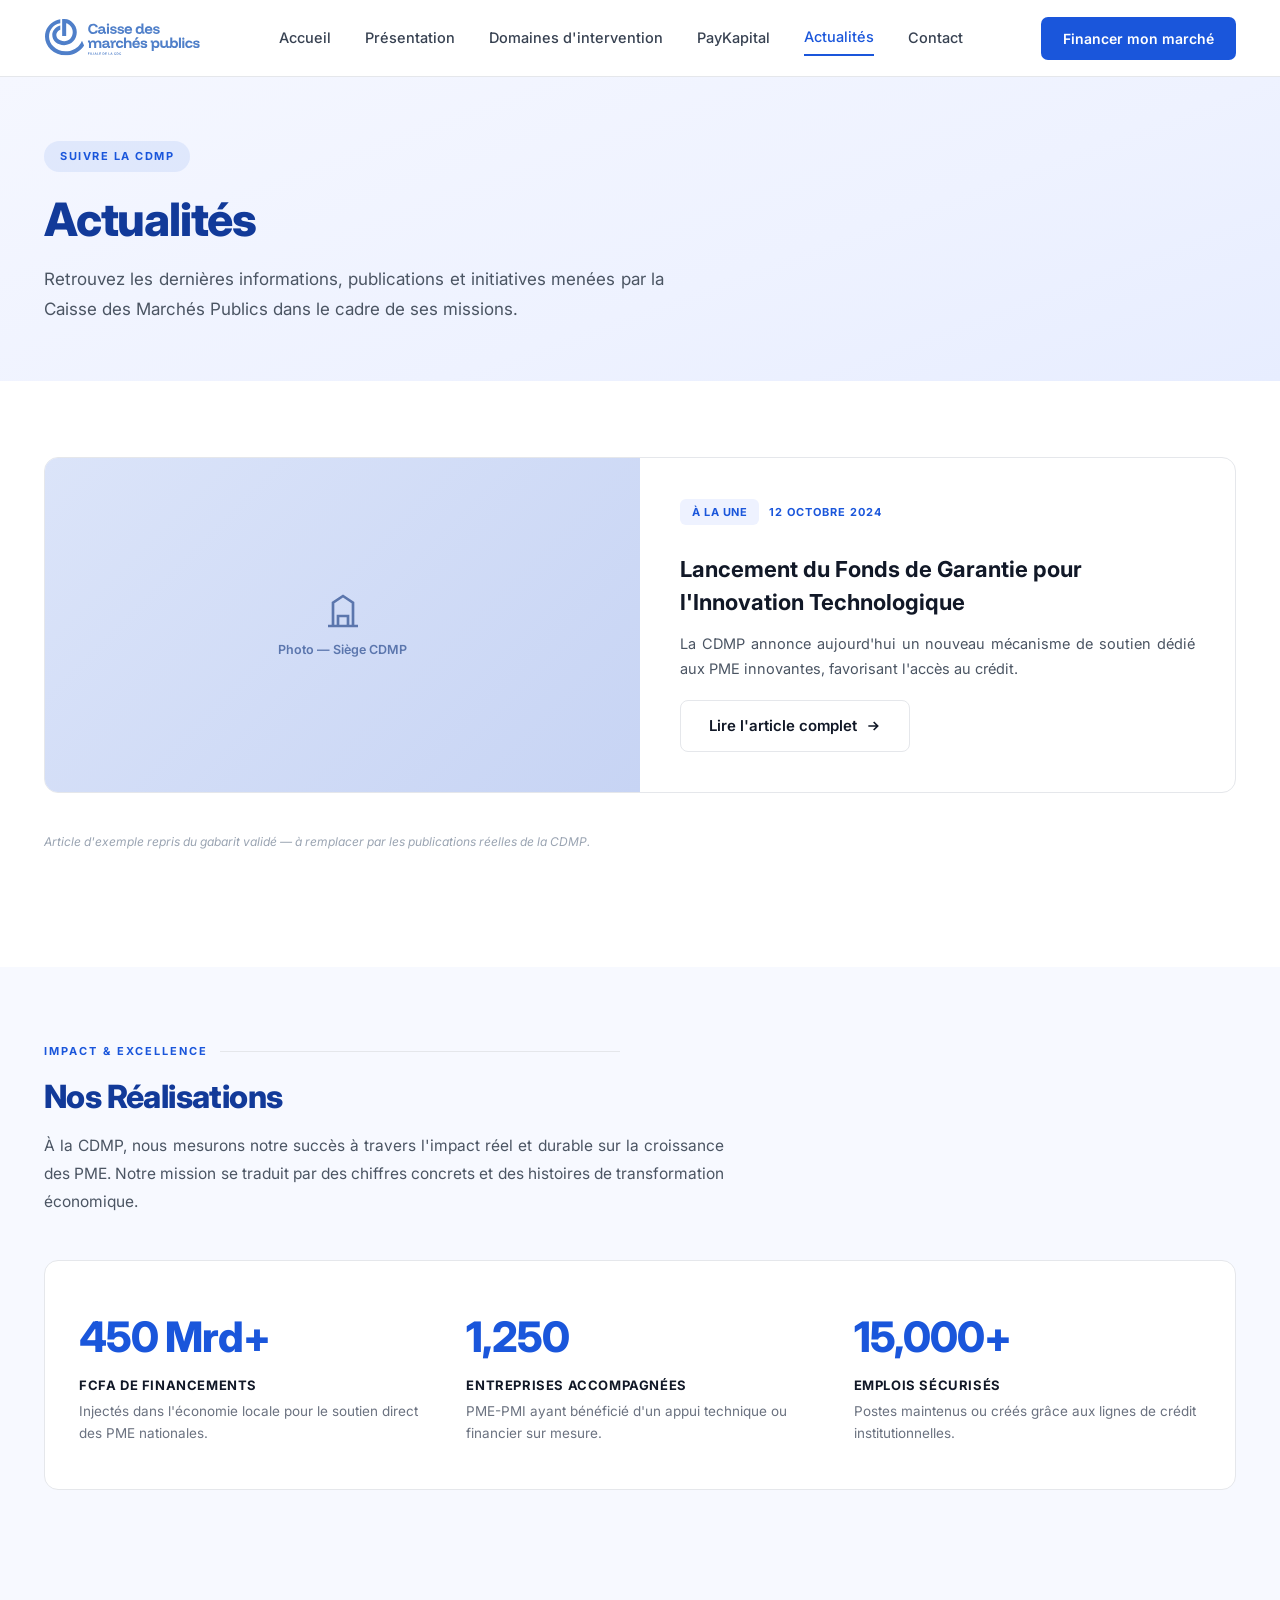
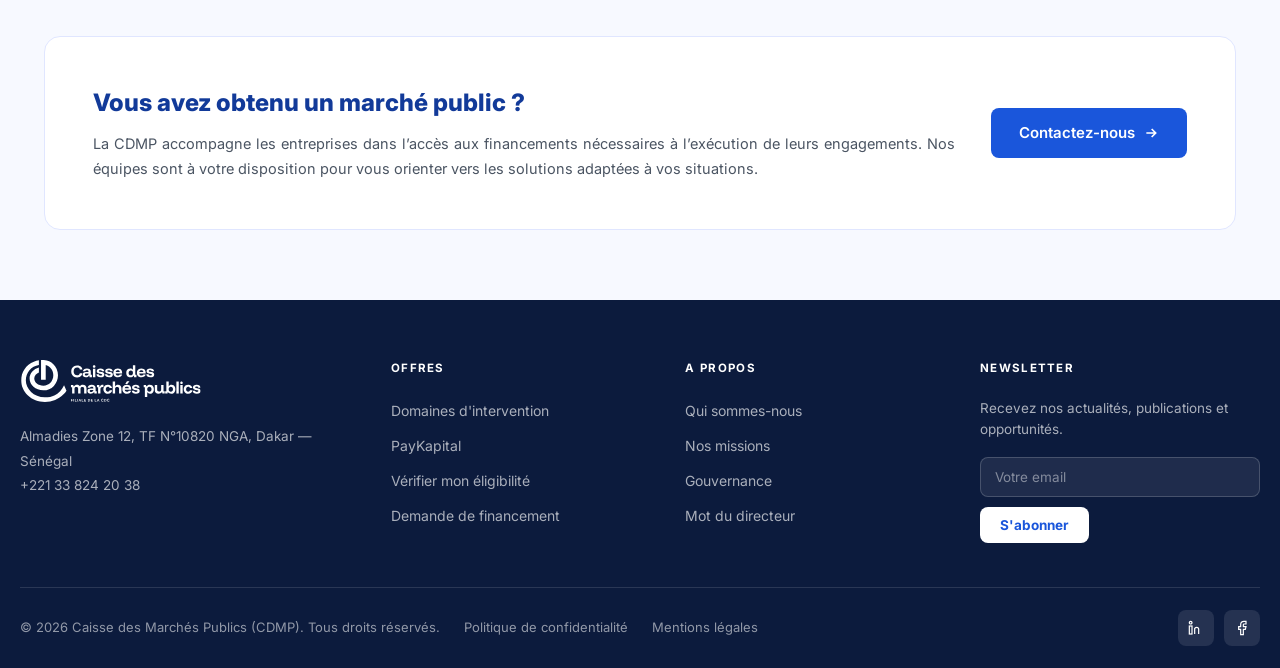
==== actualites.html @ f190c3ff "Import du site CDMP tel que livré (version en ligne sur cdmp.synapsys.sn) Inclut les documents de ré" ====
<!DOCTYPE html>
<html lang="fr">
<head>
<meta charset="UTF-8"/>
<meta name="viewport" content="width=device-width, initial-scale=1.0"/>
<title>Actualités — CDMP</title>
<link rel="stylesheet" href="css/style.css"/>
</head>
<body>
<header class="site-header">
<div class="nav-inner">
<a href="index.html" class="logo"><img src="img/cdmp-logo.svg" alt="CDMP - Caisse des Marchés Publics" class="logo-img"/></a>
<input type="checkbox" id="nav-toggle" class="nav-toggle-checkbox"/>
<nav class="nav-links">
<div class="nav-item"><a class="" href="index.html">Accueil</a></div>
<div class="nav-item"><a class="" href="presentation.html">Présentation</a>
<div class="mega">
<div class="mega-col"><h5>Institution</h5>
<a href="presentation.html#a-propos">A propos</a>
<a href="presentation.html#missions">Missions</a>
<a href="presentation.html#gouvernance">Gouvernance</a>
<a href="presentation.html#mot-du-directeur">Mot du directeur</a>
</div>
</div></div>
<div class="nav-item"><a class="" href="domaines-intervention.html">Domaines d'intervention</a>
<div class="mega">
<div class="mega-col"><h5>Nos solutions</h5>
<a href="domaines-intervention.html#offres">Offres</a>
<a href="domaines-intervention.html#solutions">Services</a>
<a href="eligibilite.html">Vérifier mon éligibilité</a>
</div>
</div></div>
<div class="nav-item"><a class="" href="paykapital.html">PayKapital</a></div>
<div class="nav-item"><a class="active" href="actualites.html">Actualités</a>
<div class="mega">
<div class="mega-col"><h5>Suivre la CDMP</h5>
<a href="actualites.html#publications">Publications</a>
<a href="actualites.html#realisations">Réalisations</a>
</div>
</div></div>
<div class="nav-item"><a class="" href="contact.html">Contact</a></div>
<a href="demande-financement.html" class="btn-nav btn-nav-mobile">Financer mon marché</a>
</nav>
<a href="demande-financement.html" class="btn-nav btn-nav-desktop">Financer mon marché</a>
<label for="nav-toggle" class="burger" aria-label="Ouvrir le menu"><span></span><span></span><span></span></label>
</div>
</header>

<section class="page-hero">
<div class="wrap">
<span class="eyebrow">SUIVRE LA CDMP</span>
<h1>Actualités</h1>
<p class="lead">Retrouvez les dernières informations, publications et initiatives menées par la Caisse des Marchés Publics dans le cadre de ses missions.</p>
</div>
</section>

<section id="publications">
<div class="wrap">
<div class="actu-feature">
<div class="media-ph"><svg viewBox="0 0 24 24" fill="none" stroke="currentColor" stroke-width="1.6"><path d="M3 21h18M6 21V7l6-4 6 4v14M9 21v-6h6v6"/></svg><span>Photo — Siège CDMP</span></div>
<div class="body">
<div><span class="badge-tag">À la une</span><span class="actu-date">12 octobre 2024</span></div>
<h3 style="font-size:22px;margin:14px 0 12px;">Lancement du Fonds de Garantie pour l'Innovation Technologique</h3>
<p style="font-size:14.5px;color:var(--gray);line-height:1.75;margin-bottom:18px;">La CDMP annonce aujourd'hui un nouveau mécanisme de soutien dédié aux PME innovantes, favorisant l'accès au crédit.</p>
<a href="#" class="btn-outline" style="width:max-content;">Lire l'article complet <svg width="16" height="16" viewBox="0 0 24 24" fill="none" stroke="currentColor" stroke-width="2.5"><path d="M5 12h14M13 6l6 6-6 6"/></svg></a>
</div>
</div>
<p style="font-size:12px;color:#9aa4b2;font-style:italic;margin-bottom:40px;">Article d'exemple repris du gabarit validé — à remplacer par les publications réelles de la CDMP.</p>
</div>
</section>

<section id="realisations" class="section-alt">
<div class="wrap">
<div class="eyebrow-line">IMPACT &amp; EXCELLENCE</div>
<h2 class="section-title">Nos Réalisations</h2>
<p class="section-sub">À la CDMP, nous mesurons notre succès à travers l'impact réel et durable sur la croissance des PME. Notre mission se traduit par des chiffres concrets et des histoires de transformation économique.</p>
<div class="stats-bar" style="border-radius:14px;background:#fff;border:1px solid var(--border);padding:44px 34px;">
<div><div class="stat-num">450 Mrd+</div><div class="stat-label">FCFA de financements</div><div class="stat-desc">Injectés dans l'économie locale pour le soutien direct des PME nationales.</div></div>
<div><div class="stat-num">1,250</div><div class="stat-label">Entreprises accompagnées</div><div class="stat-desc">PME-PMI ayant bénéficié d'un appui technique ou financier sur mesure.</div></div>
<div><div class="stat-num">15,000+</div><div class="stat-label">Emplois sécurisés</div><div class="stat-desc">Postes maintenus ou créés grâce aux lignes de crédit institutionnelles.</div></div>
</div>
</div>
</section>

<section id="appels-offres" class="cta-box-section">
<div class="wrap">
<div class="cta-box">
<div>
<h2>Vous avez obtenu un marché public ?</h2>
<p>La CDMP accompagne les entreprises dans l’accès aux financements nécessaires à l’exécution de leurs engagements. Nos équipes sont à votre disposition pour vous orienter vers les solutions adaptées à vos situations.</p>
</div>
<a href="contact.html" class="btn-primary">Contactez-nous <svg width="16" height="16" viewBox="0 0 24 24" fill="none" stroke="currentColor" stroke-width="2.5"><path d="M5 12h14M13 6l6 6-6 6"/></svg></a>
</div>
</div>
</section>

<footer class="site-footer">
<div class="wrap footer-top">
<div class="footer-brand">
<a href="index.html" class="logo"><img src="img/cdmp-logo.svg" alt="CDMP - Caisse des Marchés Publics" class="logo-img logo-img-white"/></a>
<p class="footer-contact-line">Almadies Zone 12, TF N°10820 NGA, Dakar — Sénégal<br/>+221 33 824 20 38</p>
</div>
<div class="footer-col"><h4>Offres</h4><ul>
<li><a href="domaines-intervention.html">Domaines d'intervention</a></li>
<li><a href="paykapital.html">PayKapital</a></li>
<li><a href="eligibilite.html">Vérifier mon éligibilité</a></li>
<li><a href="demande-financement.html">Demande de financement</a></li>
</ul></div>
<div class="footer-col"><h4>A propos</h4><ul>
<li><a href="presentation.html#a-propos">Qui sommes-nous</a></li>
<li><a href="presentation.html#missions">Nos missions</a></li>
<li><a href="presentation.html#gouvernance">Gouvernance</a></li>
<li><a href="presentation.html#mot-du-directeur">Mot du directeur</a></li>
</ul></div>
<div class="footer-col"><h4>Newsletter</h4>
<p class="footer-newsletter-text">Recevez nos actualités, publications et opportunités.</p>
<form class="footer-newsletter-form">
<input type="email" placeholder="Votre email" aria-label="Adresse email"/>
<button type="submit" class="btn-white">S'abonner</button>
</form>
</div>
</div>
<div class="wrap footer-bottom">
<div class="footer-bottom-left">
<span>© 2026 Caisse des Marchés Publics (CDMP). Tous droits réservés.</span>
<div class="links"><a href="#">Politique de confidentialité</a><a href="#">Mentions légales</a></div>
</div>
<div class="social-row social-row-footer">
<a href="https://www.linkedin.com/company/cdmp/" target="_blank" rel="noopener" aria-label="LinkedIn CDMP"><svg viewBox="0 0 24 24" fill="none" stroke="currentColor" stroke-width="1.8"><rect x="2" y="9" width="4" height="12"/><circle cx="4" cy="4" r="2"/><path d="M10 21v-7a3 3 0 0 1 6 0v7M10 12v9"/></svg></a>
<a href="https://www.facebook.com/CDMPSA" target="_blank" rel="noopener" aria-label="Facebook CDMP"><svg viewBox="0 0 24 24" fill="none" stroke="currentColor" stroke-width="1.8"><path d="M18 2h-3a5 5 0 0 0-5 5v3H7v4h3v8h4v-8h3l1-4h-4V7a1 1 0 0 1 1-1h3z"/></svg></a>
</div>
</div>
</footer>
</body>
</html>
---- css/style.css ----
@import url('https://fonts.googleapis.com/css2?family=Inter:wght@400;500;600;700;800;900&display=swap');

:root{
  --blue:#1a56db;
  --blue-dark:#123a99;
  --blue-light:#eef2ff;
  --ink:#111827;
  --gray:#4b5563;
  --gray-light:#6b7280;
  --bg-alt:#f7f9ff;
  --bg-alt2:#eef1f7;
  --border:#e5e7eb;
  --white:#ffffff;
}

*,*::before,*::after{box-sizing:border-box;margin:0;padding:0;}
html{scroll-behavior:smooth;}
body{font-family:'Inter',-apple-system,BlinkMacSystemFont,'Segoe UI',Arial,sans-serif;color:var(--ink);background:#fff;font-size:16px;line-height:1.5;}
a{text-decoration:none;color:inherit;}
img{max-width:100%;display:block;}
ul{list-style:none;}
button{font-family:inherit;cursor:pointer;}

.wrap{max-width:1240px;margin:0 auto;padding:0 24px;}

/* ---------- Header / Nav ---------- */
header.site-header{position:sticky;top:0;z-index:200;background:#fff;border-bottom:1px solid var(--border);}
.nav-inner{max-width:1240px;margin:0 auto;display:flex;align-items:center;justify-content:space-between;padding:0 24px;height:76px;position:relative;}
.logo{display:flex;align-items:center;gap:10px;font-weight:800;font-size:22px;color:var(--blue);letter-spacing:-0.5px;}
.logo svg{width:34px;height:34px;}
.nav-toggle-checkbox{display:none;}
.nav-links{display:flex;align-items:center;gap:34px;}
.nav-item{position:relative;height:76px;display:flex;align-items:center;}
.nav-item > a{font-size:14.5px;font-weight:500;color:#374151;padding:6px 0;}
.nav-item > a.active{color:var(--blue);border-bottom:2px solid var(--blue);}
.nav-item:hover > a{color:var(--blue);}
.mega{position:absolute;top:76px;left:50%;transform:translateX(-50%);background:#fff;border:1px solid var(--border);border-top:3px solid var(--blue);border-radius:0 0 12px 12px;box-shadow:0 18px 40px rgba(17,24,39,0.12);padding:26px 34px;display:none;gap:48px;white-space:nowrap;}
.nav-item:hover .mega{display:flex;}
.mega-col h5{font-size:11px;text-transform:uppercase;letter-spacing:1.2px;color:var(--gray-light);font-weight:700;margin-bottom:12px;}
.mega-col a{display:block;font-size:14.5px;color:#374151;font-weight:500;padding:6px 0;}
.mega-col a:hover{color:var(--blue);}
.btn-nav{background:var(--blue);color:#fff;font-size:14px;font-weight:600;padding:11px 22px;border-radius:7px;border:none;}
.btn-nav:hover{background:var(--blue-dark);}
.btn-nav-mobile{display:none;}
.burger{display:none;flex-direction:column;justify-content:center;gap:5px;width:26px;height:22px;background:none;border:none;padding:0;cursor:pointer;}
.burger span{display:block;height:2px;width:100%;background:var(--ink);border-radius:2px;transition:transform .2s ease,opacity .2s ease;}

@media (max-width:900px){
  .nav-inner{height:64px;padding:0 20px;}
  .logo-img{height:32px;}
  .btn-nav-desktop{display:none;}
  .burger{display:flex;}
  .nav-toggle-checkbox:checked ~ .burger span:nth-child(1){transform:translateY(7px) rotate(45deg);}
  .nav-toggle-checkbox:checked ~ .burger span:nth-child(2){opacity:0;}
  .nav-toggle-checkbox:checked ~ .burger span:nth-child(3){transform:translateY(-7px) rotate(-45deg);}
  .nav-links{display:none;position:absolute;top:64px;left:0;right:0;background:#fff;flex-direction:column;align-items:stretch;gap:0;padding:8px 20px 20px;border-bottom:1px solid var(--border);box-shadow:0 16px 28px rgba(17,24,39,0.1);max-height:calc(100vh - 64px);overflow-y:auto;}
  .nav-toggle-checkbox:checked ~ .nav-links{display:flex;}
  .nav-item{height:auto;flex-direction:column;align-items:stretch;border-bottom:1px solid var(--border);}
  .nav-item:last-of-type{border-bottom:none;}
  .nav-item > a{padding:15px 0;}
  .mega{position:static;transform:none;display:block !important;border:none;box-shadow:none;border-radius:0;padding:0 0 14px 10px;background:none;white-space:normal;}
  .mega-col a{padding:9px 0;}
  .btn-nav-mobile{display:block;margin-top:16px;text-align:center;}
}

/* ---------- Buttons ---------- */
.btn-primary{display:inline-flex;align-items:center;gap:8px;background:var(--blue);color:#fff;font-size:15px;font-weight:600;padding:14px 28px;border-radius:8px;border:none;}
.btn-primary:hover{background:var(--blue-dark);}
.btn-outline{display:inline-flex;align-items:center;gap:8px;background:#fff;color:var(--ink);font-size:15px;font-weight:600;padding:14px 28px;border-radius:8px;border:1px solid var(--border);}
.btn-outline:hover{border-color:var(--blue);color:var(--blue);}
.btn-white{display:inline-flex;align-items:center;gap:8px;background:#fff;color:var(--blue);font-size:15px;font-weight:700;padding:14px 28px;border-radius:8px;border:none;}

/* ---------- Page hero (section headers reused across pages) ---------- */
.page-hero{background:linear-gradient(160deg,#f5f7ff 0%,#eef2ff 60%,#e7edff 100%);padding:64px 0 56px;}
.eyebrow{display:inline-block;background:rgba(26,86,219,0.09);color:var(--blue);font-size:11px;font-weight:700;text-transform:uppercase;letter-spacing:1.5px;padding:7px 16px;border-radius:20px;margin-bottom:22px;}
.page-hero h1{font-size:46px;font-weight:800;line-height:1.12;color:var(--blue-dark);letter-spacing:-1.2px;max-width:760px;}
.page-hero h1 span{color:var(--blue);}
.page-hero p.lead{font-size:17px;color:var(--gray);line-height:1.75;max-width:620px;margin-top:20px;text-align:justify;}
.hero-split{display:grid;grid-template-columns:1.1fr 0.9fr;gap:56px;align-items:center;}
.hero-media{border-radius:14px;overflow:hidden;height:340px;}

/* ---------- Generic placeholder media block ---------- */
.media-ph{background:linear-gradient(135deg,#dbe4f9,#c7d4f4);border-radius:14px;display:flex;flex-direction:column;align-items:center;justify-content:center;gap:10px;color:#5b76ad;text-align:center;padding:20px;min-height:260px;}
.media-ph svg{width:40px;height:40px;stroke:#5b76ad;}
.media-ph span{font-size:12.5px;font-weight:600;max-width:220px;}
.media-ph.portrait{aspect-ratio:3/4;min-height:380px;}

/* ---------- Sections ---------- */
section{padding:76px 0;}
.section-alt{background:var(--bg-alt);}
.section-alt2{background:var(--bg-alt2);}
.eyebrow-line{display:flex;align-items:center;gap:12px;font-size:11px;font-weight:700;text-transform:uppercase;letter-spacing:2px;color:var(--blue);margin-bottom:18px;}
.eyebrow-line::after{content:'';flex:1;height:1px;background:var(--border);max-width:400px;}
h2.section-title{font-size:32px;font-weight:800;color:var(--blue-dark);letter-spacing:-0.6px;line-height:1.2;margin-bottom:16px;}
h2.section-title span{color:var(--blue);}
p.section-sub{font-size:15.5px;color:var(--gray);line-height:1.8;max-width:680px;margin-bottom:44px;text-align:justify;}

/* ---------- Cards grids ---------- */
.card-grid{display:grid;grid-template-columns:repeat(3,1fr);gap:1px;background:var(--border);border:1px solid var(--border);border-radius:12px;overflow:hidden;}
.card{background:#fff;padding:34px 28px;}
.card .num{font-size:36px;font-weight:800;color:var(--blue);opacity:0.2;margin-bottom:14px;}
.card h3{font-size:16.5px;font-weight:700;color:var(--blue-dark);margin-bottom:12px;line-height:1.4;}
.card p{font-size:14px;color:var(--gray);line-height:1.75;text-align:justify;}
.card-icon{width:50px;height:50px;border-radius:10px;background:var(--blue-light);display:flex;align-items:center;justify-content:center;margin-bottom:18px;}
.card-icon svg{width:24px;height:24px;stroke:var(--blue);fill:none;stroke-width:1.8;}

/* ---------- Numbered domain blocks ---------- */
.domain-block{display:grid;grid-template-columns:280px 1fr;gap:48px;padding:46px 0;border-bottom:1px solid var(--border);}
.domain-block:last-child{border-bottom:none;}
.domain-num{font-size:44px;font-weight:800;color:#c7d2e8;line-height:1;}
.domain-block h3{font-size:24px;font-weight:800;color:var(--blue-dark);margin-top:8px;}
.domain-block .bar{width:44px;height:3px;background:var(--blue);margin:16px 0;}
.domain-body p{font-size:15px;color:var(--gray);line-height:1.85;max-width:760px;text-align:justify;}
.tag-row{display:flex;flex-wrap:wrap;gap:10px;margin-top:18px;}
.tag{font-size:12px;font-weight:600;color:var(--blue);background:var(--blue-light);padding:6px 14px;border-radius:20px;}

/* ---------- Steps / process ---------- */
.steps{display:grid;grid-template-columns:repeat(4,1fr);gap:0;position:relative;}
.steps::before{content:'';position:absolute;top:26px;left:26px;right:26px;height:2px;background:repeating-linear-gradient(to right,var(--blue) 0,var(--blue) 8px,transparent 8px,transparent 18px);}
.step{padding-right:20px;}
.step-dot{width:52px;height:52px;border-radius:50%;background:var(--blue);display:flex;align-items:center;justify-content:center;margin-bottom:22px;position:relative;z-index:1;}
.step-dot span{font-size:18px;font-weight:800;color:#fff;}
.step h3{font-size:15.5px;font-weight:700;color:var(--blue-dark);margin-bottom:8px;}
.step p{font-size:13.5px;color:var(--gray-light);line-height:1.7;text-align:justify;}

/* ---------- Stats ---------- */
.stats-bar{background:var(--bg-alt2);padding:56px 0;display:grid;grid-template-columns:repeat(3,1fr);gap:40px;text-align:left;}
.stat-num{font-size:42px;font-weight:800;color:var(--blue);letter-spacing:-1px;}
.stat-label{font-size:13px;font-weight:700;text-transform:uppercase;letter-spacing:0.6px;color:var(--ink);margin-top:8px;}
.stat-desc{font-size:13.5px;color:var(--gray-light);margin-top:6px;line-height:1.6;}

/* ---------- CTA band ---------- */
.cta-band{background:var(--blue);padding:64px 0;}
.cta-band .eyebrow-inv{font-size:11px;font-weight:700;text-transform:uppercase;letter-spacing:2px;color:rgba(255,255,255,0.6);margin-bottom:14px;}
.cta-band h2{font-size:28px;font-weight:800;color:#fff;max-width:600px;margin-bottom:16px;letter-spacing:-0.4px;}
.cta-band p{font-size:15.5px;color:rgba(255,255,255,0.8);max-width:600px;line-height:1.8;margin-bottom:30px;text-align:justify;}

.cta-box-section{background:var(--bg-alt);padding:70px 0;}
.cta-box{background:#fff;border:1px solid #e0e6ff;border-radius:16px;padding:48px;display:grid;grid-template-columns:1fr auto;gap:36px;align-items:center;}
.cta-box h2{font-size:24px;font-weight:800;color:var(--blue-dark);margin-bottom:10px;}
.cta-box p{font-size:14.5px;color:var(--gray);line-height:1.75;text-align:justify;}

/* ---------- News / actu cards ---------- */
.actu-grid{display:grid;grid-template-columns:repeat(3,1fr);gap:26px;}
.actu-card{border:1px solid var(--border);border-radius:12px;overflow:hidden;}
.actu-img{height:170px;}
.actu-card .body{padding:22px;}
.actu-date{font-size:11px;font-weight:700;text-transform:uppercase;letter-spacing:1px;color:var(--blue);margin-bottom:10px;}
.actu-card h3{font-size:16px;font-weight:700;color:var(--blue-dark);line-height:1.4;margin-bottom:8px;}
.actu-card p{font-size:13.5px;color:var(--gray-light);line-height:1.65;text-align:justify;}
.actu-feature{display:grid;grid-template-columns:1fr 1fr;border:1px solid var(--border);border-radius:14px;overflow:hidden;margin-bottom:40px;}
.actu-feature .media-ph{border-radius:0;min-height:100%;}
.actu-feature .body{padding:40px;display:flex;flex-direction:column;justify-content:center;}
.badge-tag{display:inline-flex;align-items:center;gap:8px;font-size:11px;font-weight:700;background:var(--blue-light);color:var(--blue);padding:5px 12px;border-radius:6px;text-transform:uppercase;letter-spacing:0.5px;width:max-content;margin-bottom:14px;}
.badge-tag + .actu-date{display:inline-block;margin-left:10px;}

/* ---------- Contact ---------- */
.contact-grid{display:grid;grid-template-columns:1.2fr 0.8fr;gap:40px;align-items:start;}
.form-card{background:#fff;border:1px solid var(--border);border-radius:14px;padding:36px;}
.form-row{display:grid;grid-template-columns:1fr 1fr;gap:20px;margin-bottom:22px;}
.field label{display:block;font-size:11.5px;font-weight:700;text-transform:uppercase;letter-spacing:0.6px;color:var(--gray);margin-bottom:10px;}
.field input,.field textarea,.field select{width:100%;background:#f3f4f6;border:1px solid var(--border);border-radius:8px;padding:13px 14px;font-size:14.5px;color:var(--ink);font-family:inherit;}
.field select{appearance:none;background-image:url('data:image/svg+xml;utf8,<svg xmlns=%22http://www.w3.org/2000/svg%22 viewBox=%220 0 24 24%22 fill=%22none%22 stroke=%22%236b7280%22 stroke-width=%222%22><path d=%22M6 9l6 6 6-6%22/></svg>');background-repeat:no-repeat;background-position:right 14px center;background-size:16px;padding-right:40px;}
.field textarea{resize:vertical;min-height:130px;}
.field{margin-bottom:22px;}
.info-card{background:var(--blue);color:#fff;border-radius:14px;padding:36px;}
.info-card h3{font-size:18px;font-weight:800;margin-bottom:26px;}
.info-item{display:flex;gap:14px;margin-bottom:24px;}
.info-item svg{width:20px;height:20px;stroke:#fff;flex-shrink:0;margin-top:2px;}
.info-item strong{display:block;font-size:14.5px;font-weight:700;margin-bottom:4px;}
.info-item span,.info-item a{font-size:14px;color:rgba(255,255,255,0.85);line-height:1.6;}
.info-divider{height:1px;background:rgba(255,255,255,0.25);margin:6px 0 24px;}
.social-row{display:flex;gap:10px;}
.social-row a{width:36px;height:36px;border-radius:8px;background:rgba(255,255,255,0.15);display:flex;align-items:center;justify-content:center;}
.social-row svg{width:16px;height:16px;stroke:#fff;}

/* ---------- Footer ---------- */
footer.site-footer{background:#0c1b3d;}
.footer-top{padding:60px 0 44px;display:grid;grid-template-columns:1.3fr 1fr 1fr 1.1fr;gap:40px;}
.footer-brand .logo{display:block;margin-bottom:20px;}
.footer-contact-line{font-size:13.5px;color:rgba(255,255,255,0.65);line-height:1.8;}
.footer-col h4{font-size:11.5px;font-weight:700;color:#fff;text-transform:uppercase;letter-spacing:1.3px;margin-bottom:20px;}
.footer-col ul{display:flex;flex-direction:column;gap:11px;}
.footer-col a{font-size:14px;color:rgba(255,255,255,0.65);}
.footer-col a:hover{color:#fff;}
.footer-newsletter-text{font-size:13.5px;color:rgba(255,255,255,0.65);line-height:1.6;margin-bottom:16px;}
.footer-newsletter-form{display:flex;flex-direction:column;gap:10px;}
.footer-newsletter-form input{background:rgba(255,255,255,0.08);border:1px solid rgba(255,255,255,0.18);border-radius:8px;padding:11px 14px;font-size:13.5px;font-family:inherit;color:#fff;}
.footer-newsletter-form input::placeholder{color:rgba(255,255,255,0.45);}
.footer-newsletter-form button{width:max-content;padding:10px 20px;font-size:13.5px;}
.footer-bottom{border-top:1px solid rgba(255,255,255,0.12);padding:22px 0;display:flex;justify-content:space-between;align-items:center;gap:24px;font-size:13px;color:rgba(255,255,255,0.55);}
.footer-bottom-left{display:flex;align-items:center;gap:24px;flex-wrap:wrap;}
.footer-bottom .links{display:flex;gap:24px;}
.footer-bottom .links a{color:rgba(255,255,255,0.55);}
.footer-bottom .links a:hover{color:#fff;}
.logo-img{height:38px;width:auto;display:block;}
.logo-img-white{filter:brightness(0) invert(1);height:44px;}
.social-row-footer a{background:rgba(255,255,255,0.1);}
.social-row-footer a:hover{background:rgba(255,255,255,0.2);}
.social-row-footer svg{stroke:#fff;}
@media (max-width:900px){
  .footer-top{grid-template-columns:1fr 1fr;}
  .footer-bottom{flex-direction:column;align-items:flex-start;}
}

/* ---------- Utilities ---------- */
.grid-2{display:grid;grid-template-columns:1fr 1fr;gap:56px;align-items:center;}
.mt-40{margin-top:40px;}
.link-row{display:flex;align-items:center;gap:0;margin-top:26px;}
.link-row a{font-size:14px;color:var(--gray-light);font-weight:500;padding:0 16px;border-right:1px solid #d1d5db;}
.link-row a:first-child{padding-left:0;}
.link-row a:last-child{border-right:none;}
.link-row a:hover{color:var(--blue);}

@media (max-width:900px){
  .card-grid,.actu-grid,.stats-bar,.steps{grid-template-columns:1fr;}
  .hero-split,.grid-2,.domain-block,.contact-grid,.actu-feature,.cta-box,.form-row{grid-template-columns:1fr;}
  .page-hero{padding:44px 0 40px;}
  .page-hero h1{font-size:28px;letter-spacing:-0.6px;}
  section{padding:52px 0;}
  h2.section-title{font-size:26px;}
  .wrap{padding:0 20px;}
  .hero-media,.media-ph{min-height:200px;}
  .steps::before{display:none;}
  .domain-block{padding:32px 0;}
  .cta-inner,.cta-box{padding:28px;}
  .actu-feature .body{padding:26px;}
  .form-card{padding:24px;}
}

/* ---------- Justification globale des textes de contenu ---------- */
section p, .cta-band p, .cta-box p, .actu-feature .body p, .form-card p{text-align:justify;}
.footer-contact-line, .footer-newsletter-text, .actu-date, .badge-tag, .stat-desc, .stat-label{text-align:left;}

/* ---------- Points clés dynamiques au survol (façon cdc.sn) ---------- */
.pc-row{display:flex;border:1px solid var(--border);border-radius:12px;overflow:hidden;background:#fff;margin:28px 0 4px;}
.pc-item{flex:1;border-right:1px solid var(--border);position:relative;}
.pc-item:last-child{border-right:none;}
.pc-q{width:100%;text-align:left;background:none;border:none;font-family:inherit;padding:16px 18px;font-size:13.5px;font-weight:700;color:var(--ink);display:flex;align-items:center;gap:10px;cursor:default;line-height:1.35;}
.pc-num{font-size:11px;font-weight:800;color:var(--blue);opacity:.4;flex-shrink:0;}
.pc-a{max-height:0;opacity:0;overflow:hidden;transition:max-height .25s ease,opacity .2s ease,padding .25s ease;padding:0 18px;}
.pc-a p{font-size:13px;color:var(--gray);line-height:1.65;padding-bottom:0;}
.pc-item:hover,.pc-item:focus-within{background:var(--blue-light);}
.pc-item:hover .pc-q,.pc-item:focus-within .pc-q{color:var(--blue);}
.pc-item:hover .pc-num,.pc-item:focus-within .pc-num{opacity:1;}
.pc-item:hover .pc-a,.pc-item:focus-within .pc-a{max-height:220px;opacity:1;padding:0 18px 16px;}
@media (max-width:900px){
  .pc-row{flex-direction:column;}
  .pc-item{border-right:none;border-bottom:1px solid var(--border);}
  .pc-item:last-child{border-bottom:none;}
}
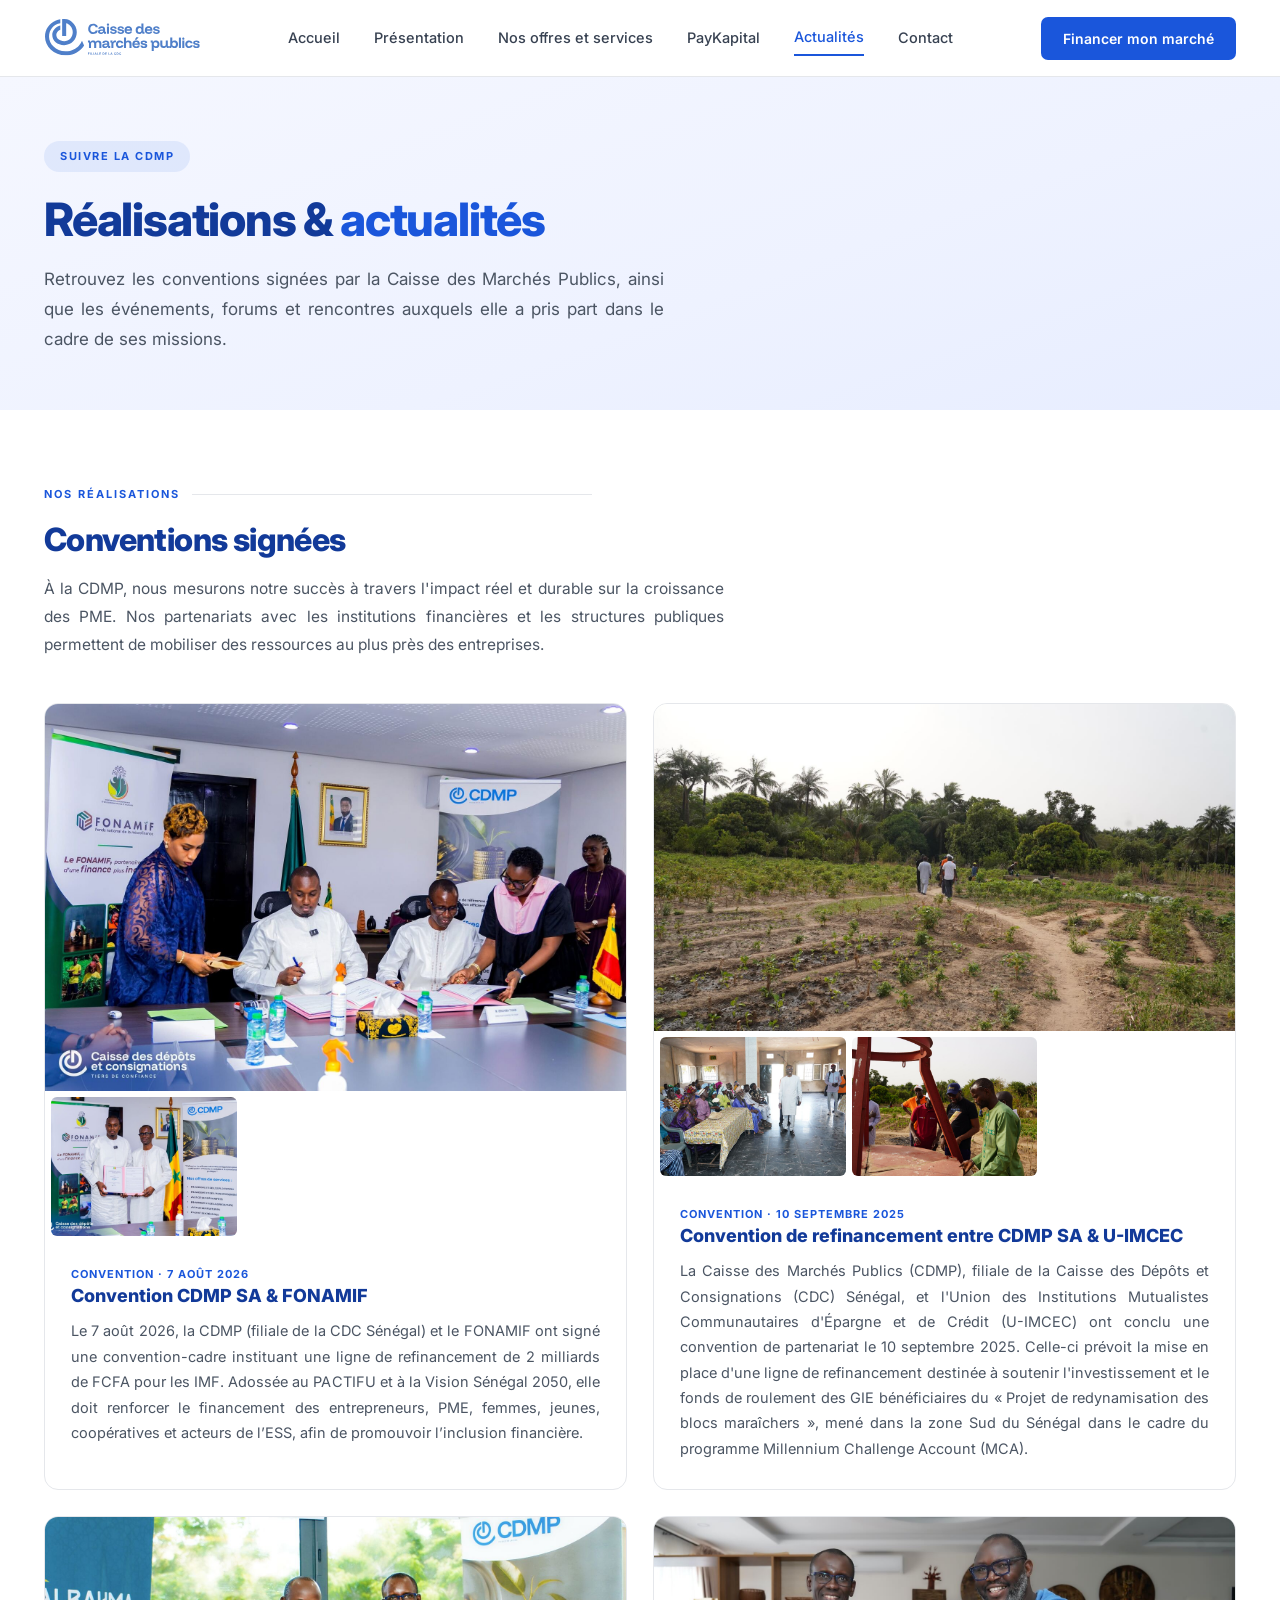
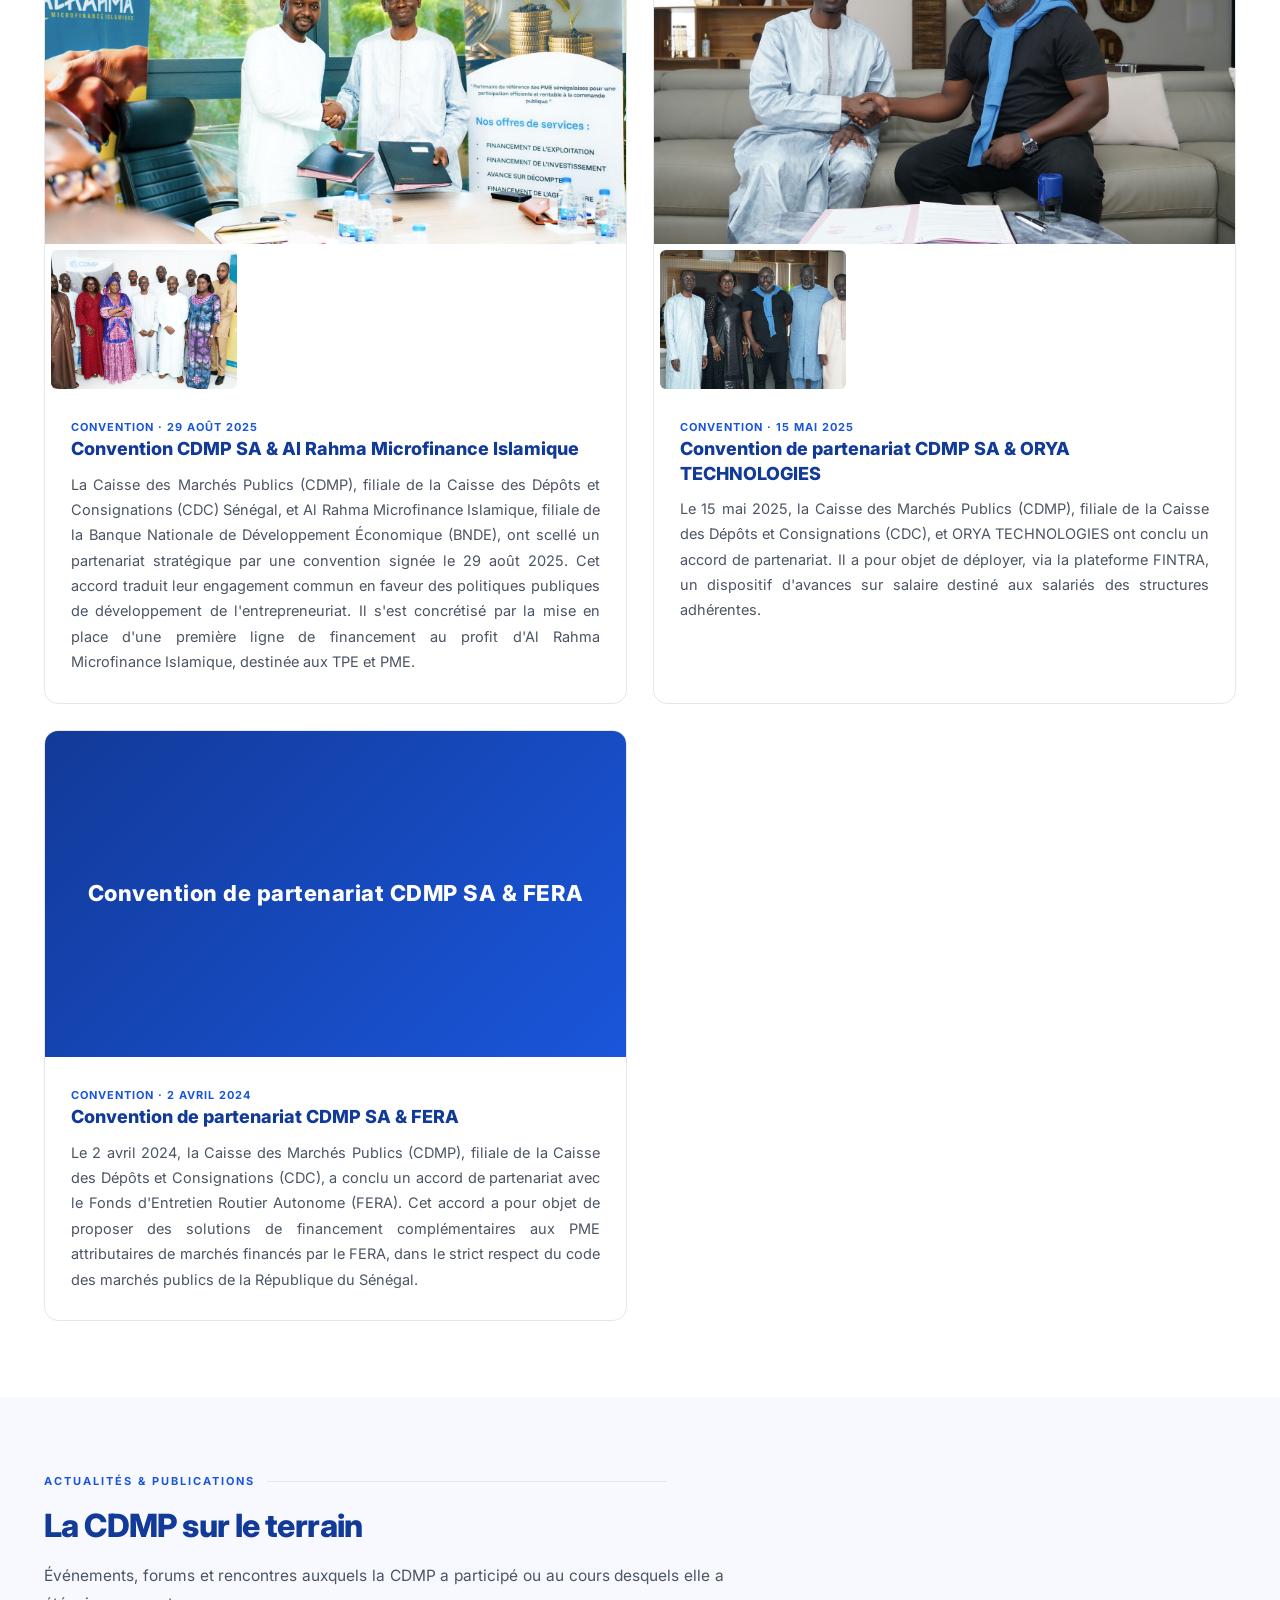
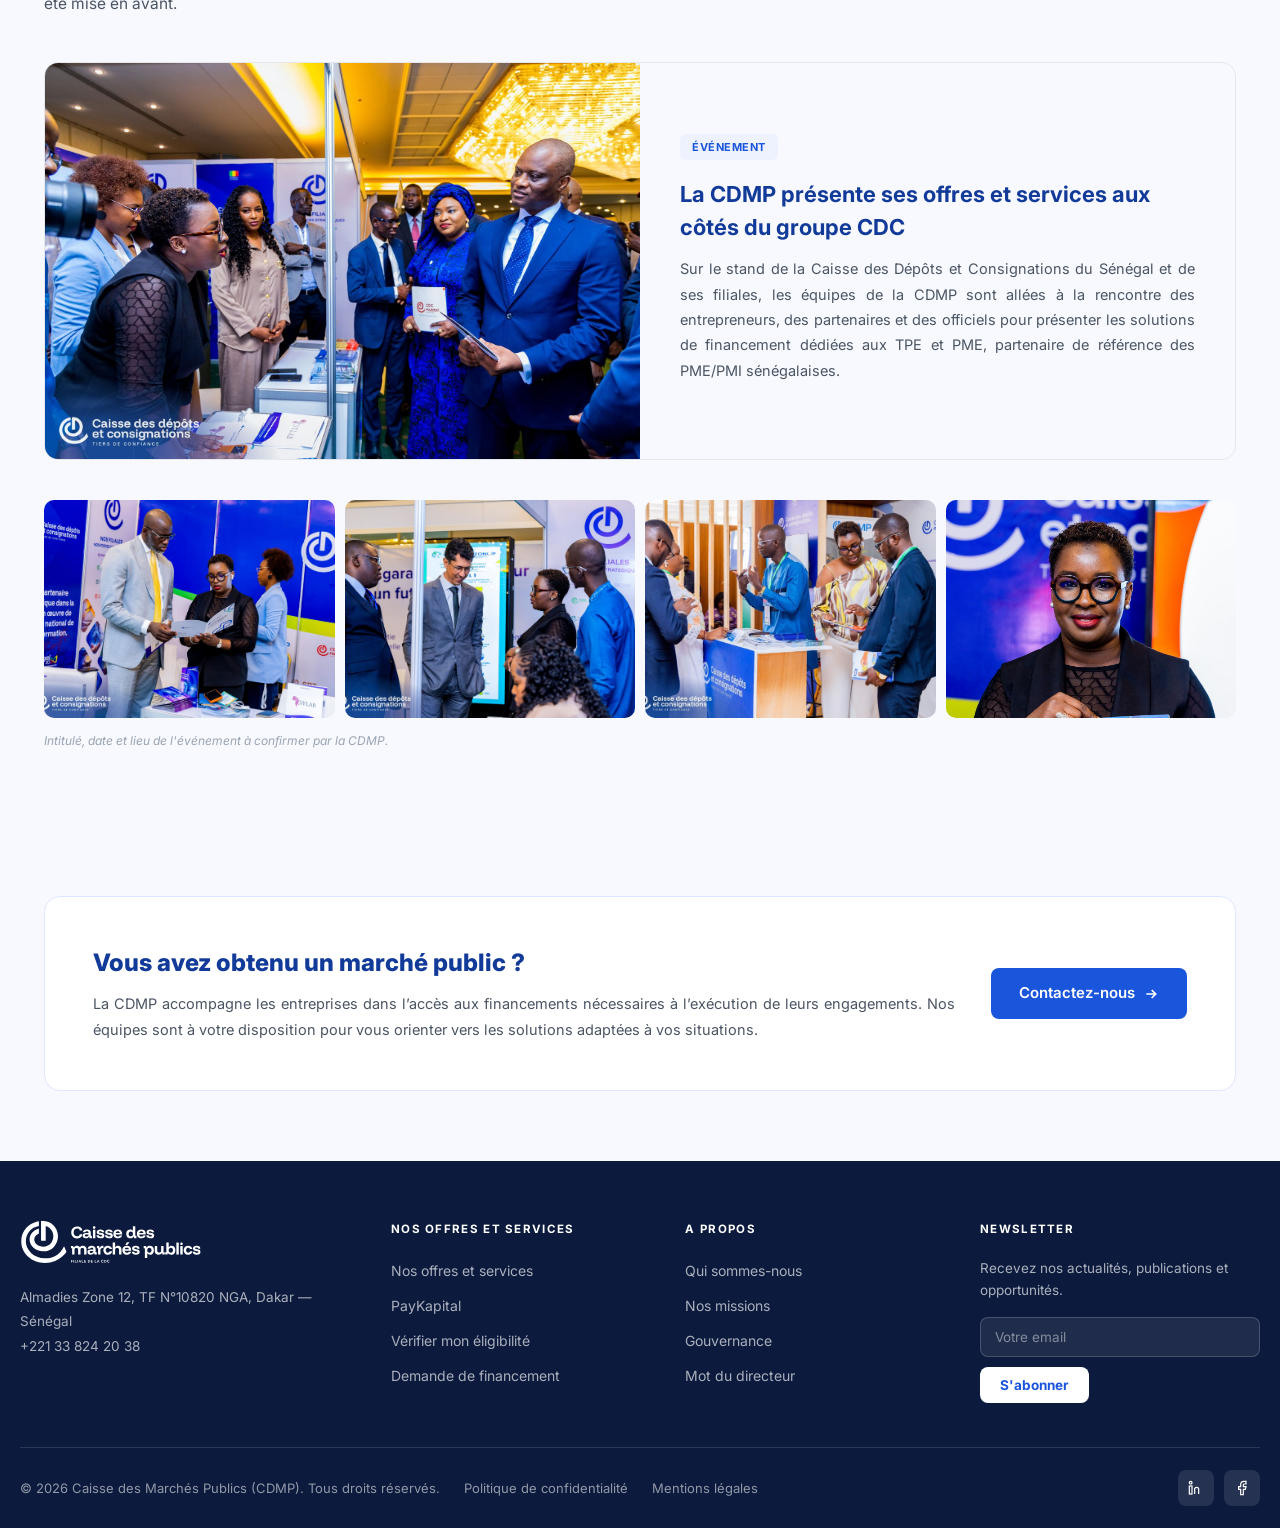
==== commit d90ce46f: "Corrections issues de la revue avant mise en ligne - Harmonisation : titres en bleu institutionnel f" ====
--- a/actualites.html
+++ b/actualites.html
@@ -3,7 +3,7 @@
 <head>
 <meta charset="UTF-8"/>
 <meta name="viewport" content="width=device-width, initial-scale=1.0"/>
-<title>Actualités — CDMP</title>
+<title>Réalisations &amp; actualités — CDMP</title>
 <link rel="stylesheet" href="css/style.css"/>
 </head>
 <body>
@@ -22,11 +22,11 @@
 <a href="presentation.html#mot-du-directeur">Mot du directeur</a>
 </div>
 </div></div>
-<div class="nav-item"><a class="" href="domaines-intervention.html">Domaines d'intervention</a>
+<div class="nav-item"><a class="" href="domaines-intervention.html">Nos offres et services</a>
 <div class="mega">
-<div class="mega-col"><h5>Nos solutions</h5>
-<a href="domaines-intervention.html#offres">Offres</a>
-<a href="domaines-intervention.html#solutions">Services</a>
+<div class="mega-col"><h5>Domaines d'intervention</h5>
+<a href="domaines-intervention.html#offres">Nos offres et services</a>
+<a href="domaines-intervention.html#approche">Notre approche</a>
 <a href="eligibilite.html">Vérifier mon éligibilité</a>
 </div>
 </div></div>
@@ -34,8 +34,8 @@
 <div class="nav-item"><a class="active" href="actualites.html">Actualités</a>
 <div class="mega">
 <div class="mega-col"><h5>Suivre la CDMP</h5>
-<a href="actualites.html#publications">Publications</a>
 <a href="actualites.html#realisations">Réalisations</a>
+<a href="actualites.html#publications">Actualités &amp; publications</a>
 </div>
 </div></div>
 <div class="nav-item"><a class="" href="contact.html">Contact</a></div>
@@ -49,36 +49,72 @@
 <section class="page-hero">
 <div class="wrap">
 <span class="eyebrow">SUIVRE LA CDMP</span>
-<h1>Actualités</h1>
-<p class="lead">Retrouvez les dernières informations, publications et initiatives menées par la Caisse des Marchés Publics dans le cadre de ses missions.</p>
+<h1>Réalisations &amp; <span>actualités</span></h1>
+<p class="lead">Retrouvez les conventions signées par la Caisse des Marchés Publics, ainsi que les événements, forums et rencontres auxquels elle a pris part dans le cadre de ses missions.</p>
 </div>
 </section>
 
-<section id="publications">
+<section id="realisations">
 <div class="wrap">
-<div class="actu-feature">
-<div class="media-ph"><svg viewBox="0 0 24 24" fill="none" stroke="currentColor" stroke-width="1.6"><path d="M3 21h18M6 21V7l6-4 6 4v14M9 21v-6h6v6"/></svg><span>Photo — Siège CDMP</span></div>
-<div class="body">
-<div><span class="badge-tag">À la une</span><span class="actu-date">12 octobre 2024</span></div>
-<h3 style="font-size:22px;margin:14px 0 12px;">Lancement du Fonds de Garantie pour l'Innovation Technologique</h3>
-<p style="font-size:14.5px;color:var(--gray);line-height:1.75;margin-bottom:18px;">La CDMP annonce aujourd'hui un nouveau mécanisme de soutien dédié aux PME innovantes, favorisant l'accès au crédit.</p>
-<a href="#" class="btn-outline" style="width:max-content;">Lire l'article complet <svg width="16" height="16" viewBox="0 0 24 24" fill="none" stroke="currentColor" stroke-width="2.5"><path d="M5 12h14M13 6l6 6-6 6"/></svg></a>
+<div class="eyebrow-line">NOS RÉALISATIONS</div>
+<h2 class="section-title">Conventions signées</h2>
+<p class="section-sub">À la CDMP, nous mesurons notre succès à travers l'impact réel et durable sur la croissance des PME. Nos partenariats avec les institutions financières et les structures publiques permettent de mobiliser des ressources au plus près des entreprises.</p>
+<div class="real-grid">
+<article class="real-card">
+<div class="real-img"><img src="img/photos/convention-fonamif-signature.jpg" alt="Signature de la convention CDMP SA – FONAMIF" loading="lazy"/></div><div class="real-thumbs"><img src="img/photos/convention-fonamif-echange.jpg" alt="Signature de la convention CDMP SA – FONAMIF" loading="lazy"/></div>
+<div class="body"><span class="actu-date">Convention · 7 août 2026</span>
+<h3>Convention CDMP SA &amp; FONAMIF</h3>
+<p>Le 7 août 2026, la CDMP (filiale de la CDC Sénégal) et le FONAMIF ont signé une convention-cadre instituant une ligne de refinancement de 2 milliards de FCFA pour les IMF. Adossée au PACTIFU et à la Vision Sénégal 2050, elle doit renforcer le financement des entrepreneurs, PME, femmes, jeunes, coopératives et acteurs de l’ESS, afin de promouvoir l’inclusion financière.</p></div>
+</article>
+<article class="real-card">
+<div class="real-img"><img src="img/photos/bloc-maraicher-parcelle.jpg" alt="Projet de redynamisation des blocs maraîchers" loading="lazy"/></div><div class="real-thumbs"><img src="img/photos/bloc-maraicher-reunion.jpg" alt="Projet de redynamisation des blocs maraîchers" loading="lazy"/><img src="img/photos/bloc-maraicher-equipement.jpg" alt="Projet de redynamisation des blocs maraîchers" loading="lazy"/></div>
+<div class="body"><span class="actu-date">Convention · 10 septembre 2025</span>
+<h3>Convention de refinancement entre CDMP SA &amp; U-IMCEC</h3>
+<p>La Caisse des Marchés Publics (CDMP), filiale de la Caisse des Dépôts et Consignations (CDC) Sénégal, et l'Union des Institutions Mutualistes Communautaires d'Épargne et de Crédit (U-IMCEC) ont conclu une convention de partenariat le 10 septembre 2025. Celle-ci prévoit la mise en place d'une ligne de refinancement destinée à soutenir l'investissement et le fonds de roulement des GIE bénéficiaires du « Projet de redynamisation des blocs maraîchers », mené dans la zone Sud du Sénégal dans le cadre du programme Millennium Challenge Account (MCA).</p></div>
+</article>
+<article class="real-card">
+<div class="real-img"><img src="img/photos/convention-al-rahma-signature.jpg" alt="Signature de la convention CDMP SA – Al Rahma Microfinance Islamique" loading="lazy"/></div><div class="real-thumbs"><img src="img/photos/convention-al-rahma-groupe.jpg" alt="Signature de la convention CDMP SA – Al Rahma Microfinance Islamique" loading="lazy"/></div>
+<div class="body"><span class="actu-date">Convention · 29 août 2025</span>
+<h3>Convention CDMP SA &amp; Al Rahma Microfinance Islamique</h3>
+<p>La Caisse des Marchés Publics (CDMP), filiale de la Caisse des Dépôts et Consignations (CDC) Sénégal, et Al Rahma Microfinance Islamique, filiale de la Banque Nationale de Développement Économique (BNDE), ont scellé un partenariat stratégique par une convention signée le 29 août 2025. Cet accord traduit leur engagement commun en faveur des politiques publiques de développement de l'entrepreneuriat. Il s'est concrétisé par la mise en place d'une première ligne de financement au profit d'Al Rahma Microfinance Islamique, destinée aux TPE et PME.</p></div>
+</article>
+<article class="real-card">
+<div class="real-img"><img src="img/photos/convention-orya-signature.jpg" alt="Signature de la convention CDMP SA – ORYA Technologies" loading="lazy"/></div><div class="real-thumbs"><img src="img/photos/convention-orya-groupe.jpg" alt="Signature de la convention CDMP SA – ORYA Technologies" loading="lazy"/></div>
+<div class="body"><span class="actu-date">Convention · 15 mai 2025</span>
+<h3>Convention de partenariat CDMP SA &amp; ORYA TECHNOLOGIES</h3>
+<p>Le 15 mai 2025, la Caisse des Marchés Publics (CDMP), filiale de la Caisse des Dépôts et Consignations (CDC), et ORYA TECHNOLOGIES ont conclu un accord de partenariat. Il a pour objet de déployer, via la plateforme FINTRA, un dispositif d'avances sur salaire destiné aux salariés des structures adhérentes.</p></div>
+</article>
+<article class="real-card">
+<div class="real-img no-photo"><span>Convention de partenariat CDMP SA &amp; FERA</span></div>
+<div class="body"><span class="actu-date">Convention · 2 avril 2024</span>
+<h3>Convention de partenariat CDMP SA &amp; FERA</h3>
+<p>Le 2 avril 2024, la Caisse des Marchés Publics (CDMP), filiale de la Caisse des Dépôts et Consignations (CDC), a conclu un accord de partenariat avec le Fonds d'Entretien Routier Autonome (FERA). Cet accord a pour objet de proposer des solutions de financement complémentaires aux PME attributaires de marchés financés par le FERA, dans le strict respect du code des marchés publics de la République du Sénégal.</p></div>
+</article>
 </div>
-</div>
-<p style="font-size:12px;color:#9aa4b2;font-style:italic;margin-bottom:40px;">Article d'exemple repris du gabarit validé — à remplacer par les publications réelles de la CDMP.</p>
+<!-- Convention CDMP SA & PROBOUTIK : en attente du texte définitif (le texte transmis reprenait celui de la convention ORYA TECHNOLOGIES). -->
 </div>
 </section>
 
-<section id="realisations" class="section-alt">
+<section id="publications" class="section-alt">
 <div class="wrap">
-<div class="eyebrow-line">IMPACT &amp; EXCELLENCE</div>
-<h2 class="section-title">Nos Réalisations</h2>
-<p class="section-sub">À la CDMP, nous mesurons notre succès à travers l'impact réel et durable sur la croissance des PME. Notre mission se traduit par des chiffres concrets et des histoires de transformation économique.</p>
-<div class="stats-bar" style="border-radius:14px;background:#fff;border:1px solid var(--border);padding:44px 34px;">
-<div><div class="stat-num">450 Mrd+</div><div class="stat-label">FCFA de financements</div><div class="stat-desc">Injectés dans l'économie locale pour le soutien direct des PME nationales.</div></div>
-<div><div class="stat-num">1,250</div><div class="stat-label">Entreprises accompagnées</div><div class="stat-desc">PME-PMI ayant bénéficié d'un appui technique ou financier sur mesure.</div></div>
-<div><div class="stat-num">15,000+</div><div class="stat-label">Emplois sécurisés</div><div class="stat-desc">Postes maintenus ou créés grâce aux lignes de crédit institutionnelles.</div></div>
+<div class="eyebrow-line">ACTUALITÉS &amp; PUBLICATIONS</div>
+<h2 class="section-title">La CDMP sur le terrain</h2>
+<p class="section-sub">Événements, forums et rencontres auxquels la CDMP a participé ou au cours desquels elle a été mise en avant.</p>
+<div class="actu-feature">
+<figure class="photo" style="border-radius:0;box-shadow:none;"><img src="img/photos/forum-cdc-visite.jpg" alt="Visite officielle du stand de la Caisse des Dépôts et Consignations et de ses filiales" loading="lazy"/></figure>
+<div class="body">
+<div><span class="badge-tag">Événement</span></div>
+<h3 style="font-size:22px;margin:4px 0 12px;">La CDMP présente ses offres et services aux côtés du groupe CDC</h3>
+<p style="font-size:14.5px;color:var(--gray);line-height:1.75;margin-bottom:6px;">Sur le stand de la Caisse des Dépôts et Consignations du Sénégal et de ses filiales, les équipes de la CDMP sont allées à la rencontre des entrepreneurs, des partenaires et des officiels pour présenter les solutions de financement dédiées aux TPE et PME, partenaire de référence des PME/PMI sénégalaises.</p>
 </div>
+</div>
+<div class="gallery">
+<img src="img/photos/forum-cdc-stand.jpg" alt="Échanges sur le stand de la CDC" loading="lazy"/>
+<img src="img/photos/forum-cdc-echanges.jpg" alt="Rencontre avec les partenaires sur le stand" loading="lazy"/>
+<img src="img/photos/forum-cdc-accueil.jpg" alt="Accueil des visiteurs sur le stand" loading="lazy"/>
+<img src="img/photos/cdmp-brochure-partenaire.jpg" alt="Brochure CDMP « Partenaire de référence des PME/PMI sénégalaises »" loading="lazy" style="object-position:top;"/>
+</div>
+<p class="note-integration">Intitulé, date et lieu de l'événement à confirmer par la CDMP.</p>
 </div>
 </section>
 
@@ -100,8 +136,8 @@
 <a href="index.html" class="logo"><img src="img/cdmp-logo.svg" alt="CDMP - Caisse des Marchés Publics" class="logo-img logo-img-white"/></a>
 <p class="footer-contact-line">Almadies Zone 12, TF N°10820 NGA, Dakar — Sénégal<br/>+221 33 824 20 38</p>
 </div>
-<div class="footer-col"><h4>Offres</h4><ul>
-<li><a href="domaines-intervention.html">Domaines d'intervention</a></li>
+<div class="footer-col"><h4>Nos offres et services</h4><ul>
+<li><a href="domaines-intervention.html#offres">Nos offres et services</a></li>
 <li><a href="paykapital.html">PayKapital</a></li>
 <li><a href="eligibilite.html">Vérifier mon éligibilité</a></li>
 <li><a href="demande-financement.html">Demande de financement</a></li>
@@ -114,8 +150,9 @@
 </ul></div>
 <div class="footer-col"><h4>Newsletter</h4>
 <p class="footer-newsletter-text">Recevez nos actualités, publications et opportunités.</p>
-<form class="footer-newsletter-form">
-<input type="email" placeholder="Votre email" aria-label="Adresse email"/>
+<form class="footer-newsletter-form" data-formulaire="newsletter" action="api/envoi.php" method="post">
+<input type="text" name="site_hp" class="hp-field" tabindex="-1" autocomplete="off" aria-hidden="true"/>
+<input type="email" name="email" required placeholder="Votre email" aria-label="Adresse email"/>
 <button type="submit" class="btn-white">S'abonner</button>
 </form>
 </div>
@@ -131,5 +168,6 @@
 </div>
 </div>
 </footer>
+<script src="js/site.js" defer></script>
 </body>
 </html>
--- a/css/style.css
+++ b/css/style.css
@@ -249,3 +249,72 @@
   .pc-item{border-right:none;border-bottom:1px solid var(--border);}
   .pc-item:last-child{border-bottom:none;}
 }
+
+/* ==========================================================================
+   Révision octobre 2026 — harmonisation & nouveaux blocs
+   Hiérarchie des couleurs de titres :
+   - bleu institutionnel foncé (--blue-dark) : H1, H2, H3 ;
+   - bleu clair (--blue) : surtitres (eyebrows), numéros, accents.
+   ========================================================================== */
+h1,h2,h3{color:var(--blue-dark);}
+.info-card h3{color:#fff;}
+.eyebrow-line,.eyebrow,.actu-date,.pc-num{color:var(--blue);}
+.pc-q{color:var(--blue-dark);}
+.section-lead{font-size:15px;color:var(--gray);line-height:1.85;margin-bottom:28px;text-align:justify;}
+.section-lead.wide{max-width:820px;}
+.btn-row{display:flex;flex-wrap:wrap;gap:14px;align-items:center;}
+
+/* Photos réelles */
+.photo{border-radius:14px;overflow:hidden;background:var(--bg-alt2);box-shadow:0 18px 40px rgba(18,58,153,0.10);}
+.photo img{width:100%;height:100%;object-fit:cover;}
+.photo.ratio-4-3{aspect-ratio:4/3;}
+.photo.ratio-16-10{aspect-ratio:16/10;}
+.photo.ratio-3-4{aspect-ratio:3/4;}
+.photo.portrait{aspect-ratio:4/5;max-width:440px;margin-left:auto;}
+.photo figcaption,.photo-caption{font-size:12.5px;color:var(--gray-light);margin-top:10px;font-style:italic;}
+.photo-stack{display:grid;grid-template-columns:1fr 1fr;gap:14px;}
+.photo-stack .photo:first-child{grid-column:1 / -1;}
+.photo-stack .photo{aspect-ratio:16/10;}
+
+/* Ils nous ont fait confiance */
+.partners-grid{display:grid;grid-template-columns:repeat(auto-fit,minmax(170px,1fr));gap:16px;}
+.partner{background:#fff;border:1px solid var(--border);border-radius:12px;min-height:110px;padding:18px;display:flex;flex-direction:column;align-items:center;justify-content:center;text-align:center;gap:6px;transition:border-color .15s ease,box-shadow .15s ease;}
+.partner:hover{border-color:#c7d2fe;box-shadow:0 10px 24px rgba(18,58,153,0.08);}
+.partner img{max-height:56px;width:auto;object-fit:contain;}
+.partner strong{font-size:15px;font-weight:800;color:var(--blue-dark);letter-spacing:.2px;}
+.partner span{font-size:11.5px;color:var(--gray-light);line-height:1.4;}
+.note-integration{font-size:12px;color:#9aa4b2;font-style:italic;margin-top:14px;}
+
+/* Réalisations (conventions) & publications */
+.real-grid{display:grid;grid-template-columns:repeat(2,1fr);gap:26px;}
+.real-card{background:#fff;border:1px solid var(--border);border-radius:14px;overflow:hidden;display:flex;flex-direction:column;}
+.real-card .real-img{aspect-ratio:16/9;background:var(--bg-alt2);}
+.real-card .real-img img{width:100%;height:100%;object-fit:cover;}
+.real-card .real-img.no-photo{display:flex;align-items:center;justify-content:center;background:linear-gradient(135deg,var(--blue-dark),var(--blue));}
+.real-card .real-img.no-photo span{color:#fff;font-weight:800;font-size:22px;letter-spacing:.5px;text-align:center;padding:20px;}
+.real-card .body{padding:24px 26px 28px;}
+.real-card h3{font-size:18px;font-weight:800;line-height:1.35;margin-bottom:10px;}
+.real-card p{font-size:14.5px;color:var(--gray);line-height:1.75;}
+.real-thumbs{display:grid;grid-template-columns:repeat(3,1fr);gap:6px;padding:6px 6px 0;}
+.real-thumbs img{aspect-ratio:4/3;object-fit:cover;border-radius:6px;width:100%;}
+.home-real-grid{display:grid;grid-template-columns:repeat(3,1fr);gap:22px;margin-bottom:34px;}
+.home-real-grid .real-card h3{font-size:16px;}
+.home-real-grid .real-card p{font-size:13.5px;}
+.gallery{display:grid;grid-template-columns:repeat(4,1fr);gap:10px;margin-top:22px;}
+.gallery img{aspect-ratio:4/3;object-fit:cover;border-radius:10px;width:100%;}
+
+/* Formulaires : retour d'envoi */
+.form-status{display:none;margin-top:18px;padding:14px 16px;border-radius:8px;font-size:14px;line-height:1.6;}
+.form-status.is-success{display:block;background:#ecfdf5;border:1px solid #a7f3d0;color:#065f46;}
+.form-status.is-error{display:block;background:#fef2f2;border:1px solid #fecaca;color:#991b1b;}
+.footer-newsletter-form .form-status{font-size:12.5px;margin-top:4px;}
+.hp-field{position:absolute !important;left:-9999px !important;width:1px;height:1px;overflow:hidden;}
+.df-file.has-file{border-color:var(--blue);background:var(--blue-light);}
+button[disabled]{opacity:.7;cursor:wait;}
+
+@media (max-width:900px){
+  .real-grid,.home-real-grid{grid-template-columns:1fr;}
+  .gallery{grid-template-columns:1fr 1fr;}
+  .photo.portrait{margin:0 auto;}
+}
+.actu-feature .photo{min-height:320px;}
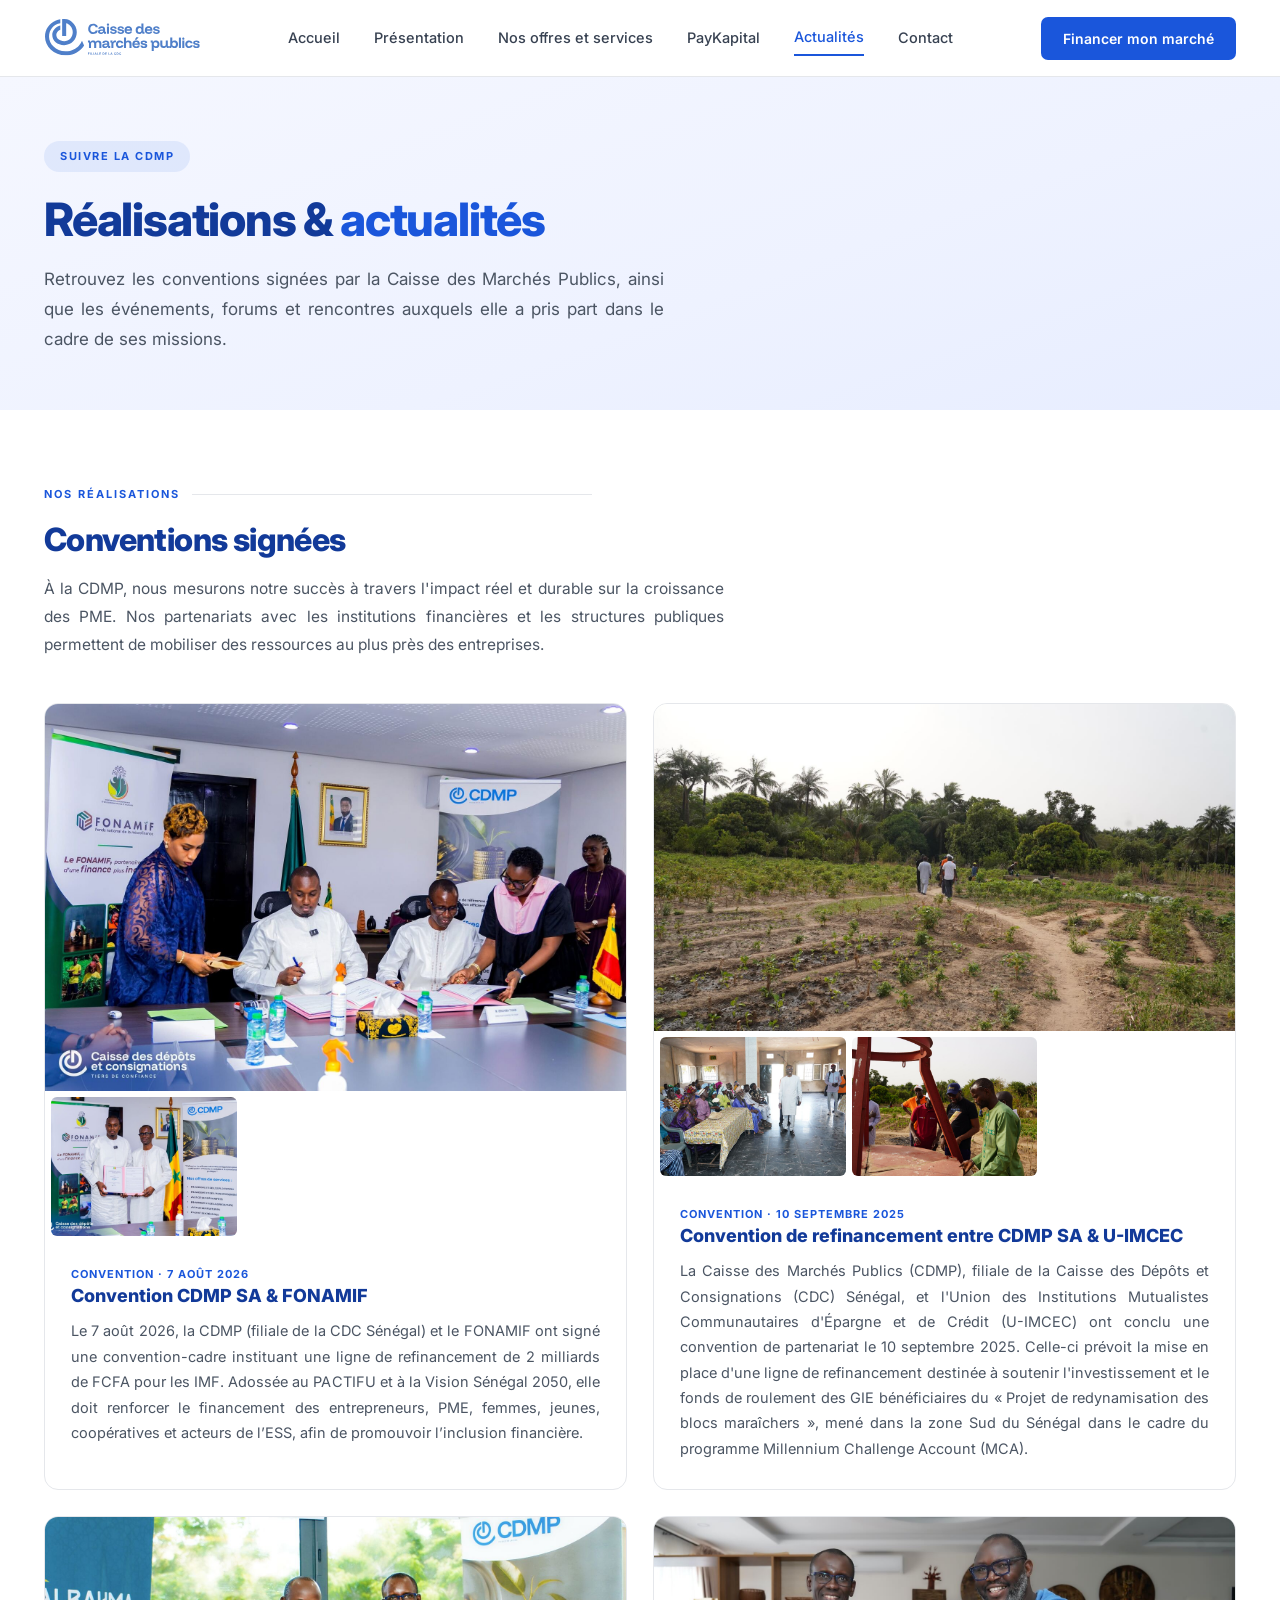
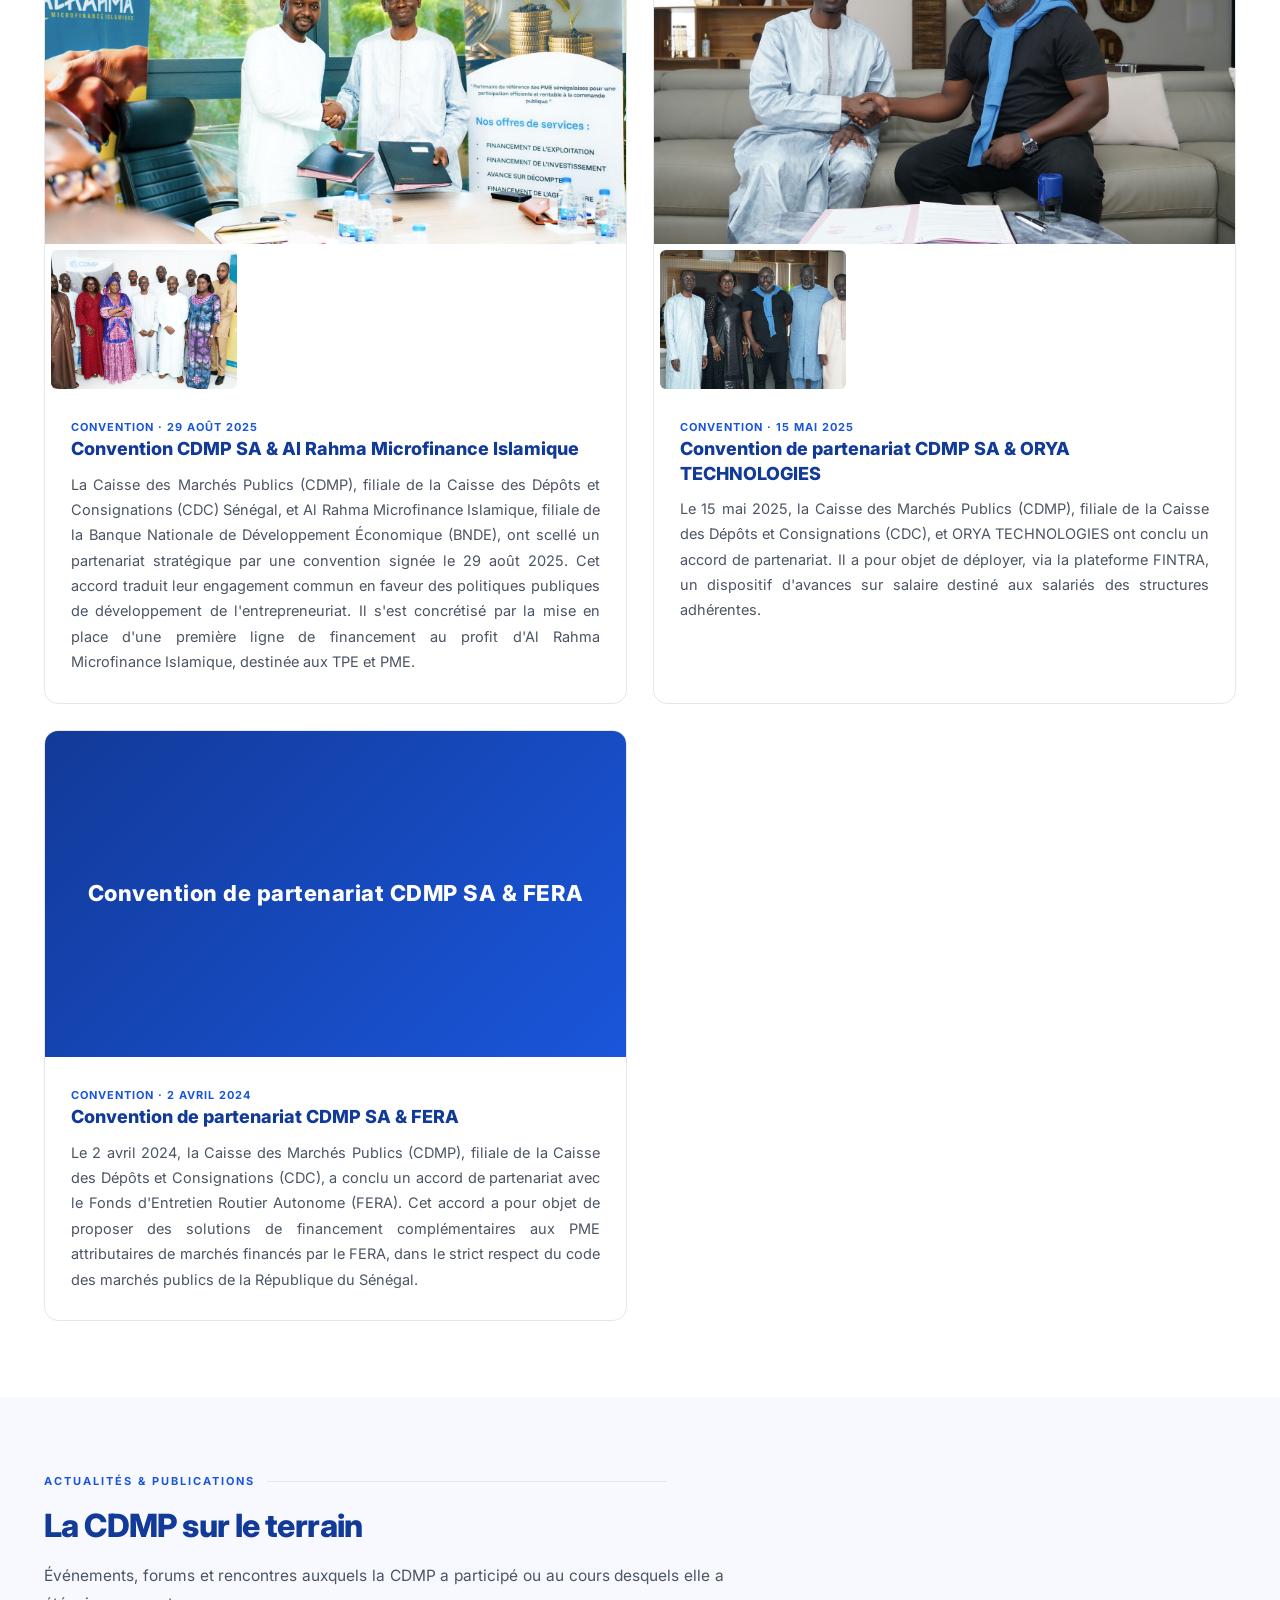
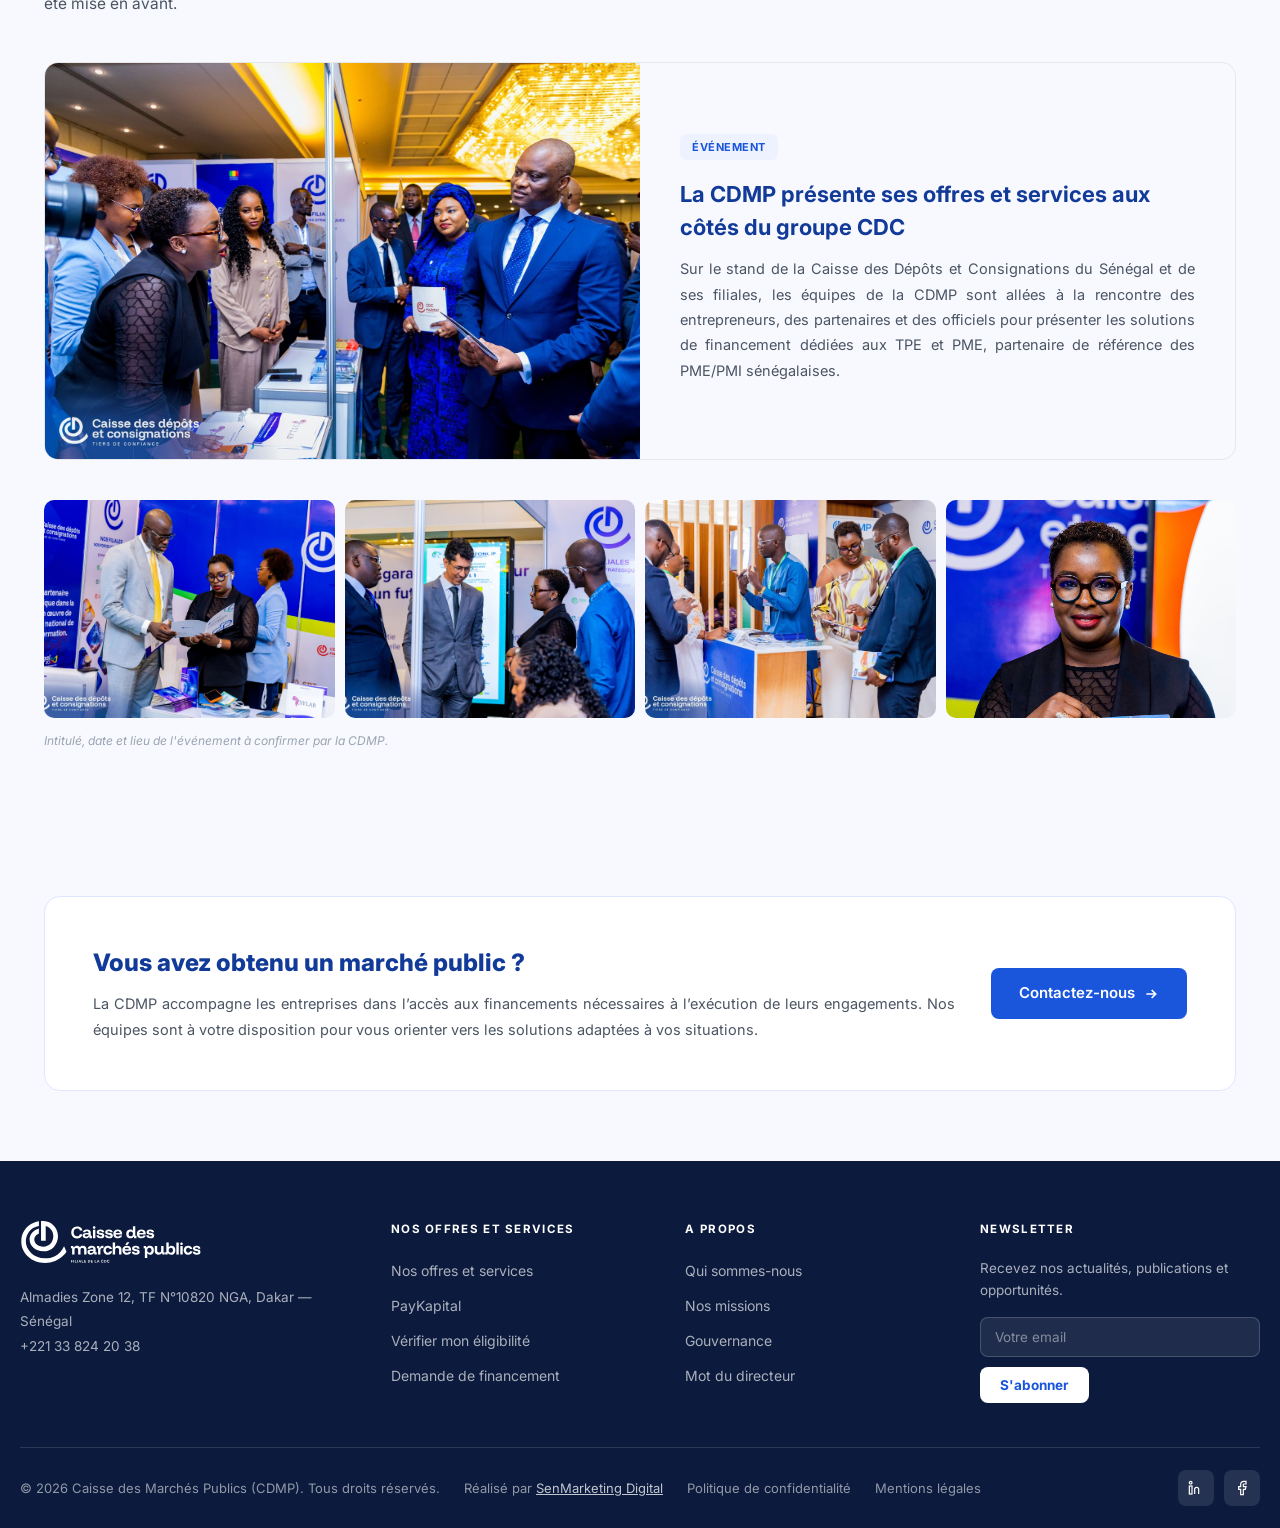
==== commit 82ebb05f: "Pied de page : mention « Réalisé par SenMarketing Digital » Co-Authored-By: Claude Opus 5.5 <noreply" ====
--- a/actualites.html
+++ b/actualites.html
@@ -160,6 +160,7 @@
 <div class="wrap footer-bottom">
 <div class="footer-bottom-left">
 <span>© 2026 Caisse des Marchés Publics (CDMP). Tous droits réservés.</span>
+<span class="footer-credit">Réalisé par <a href="https://senmarketing.net/" target="_blank" rel="noopener">SenMarketing Digital</a></span>
 <div class="links"><a href="#">Politique de confidentialité</a><a href="#">Mentions légales</a></div>
 </div>
 <div class="social-row social-row-footer">
--- a/css/style.css
+++ b/css/style.css
@@ -318,3 +318,5 @@
   .photo.portrait{margin:0 auto;}
 }
 .actu-feature .photo{min-height:320px;}
+.footer-credit a{color:rgba(255,255,255,0.75);text-decoration:underline;}
+.footer-credit a:hover{color:#fff;}
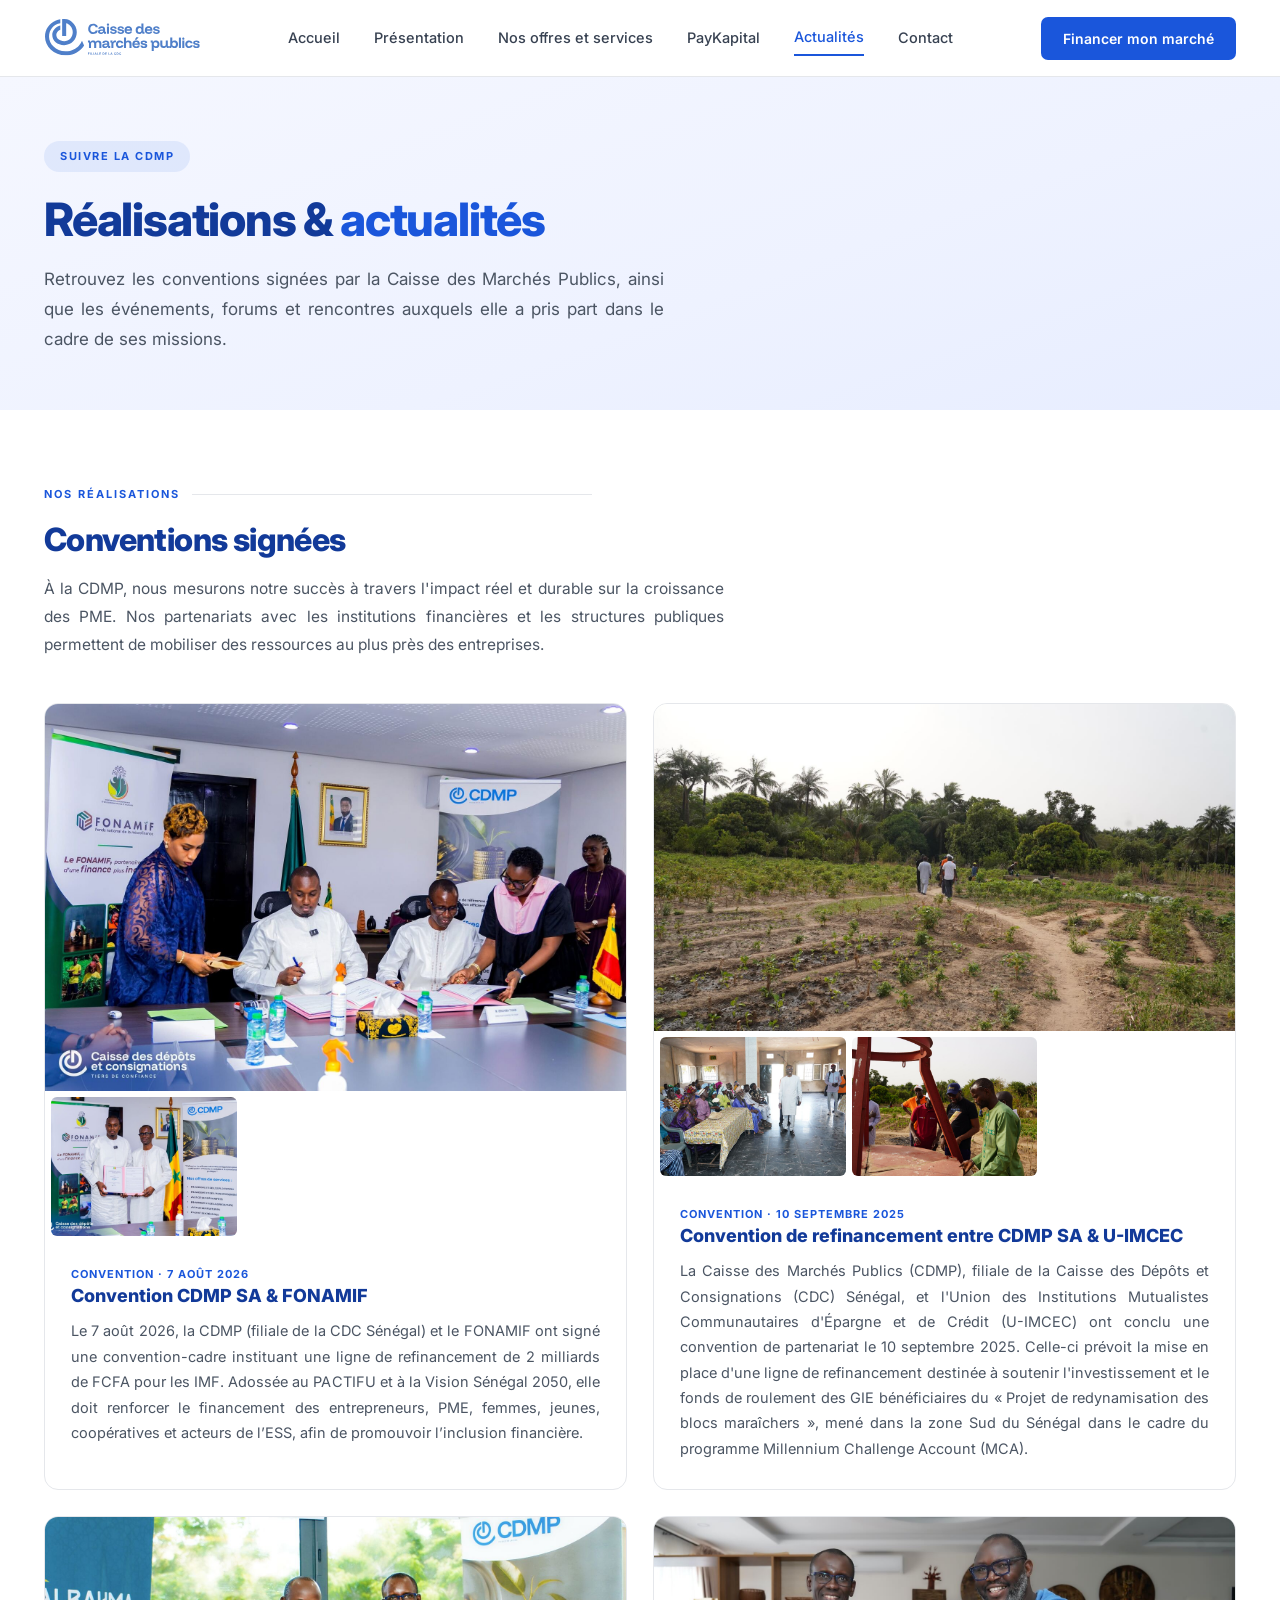
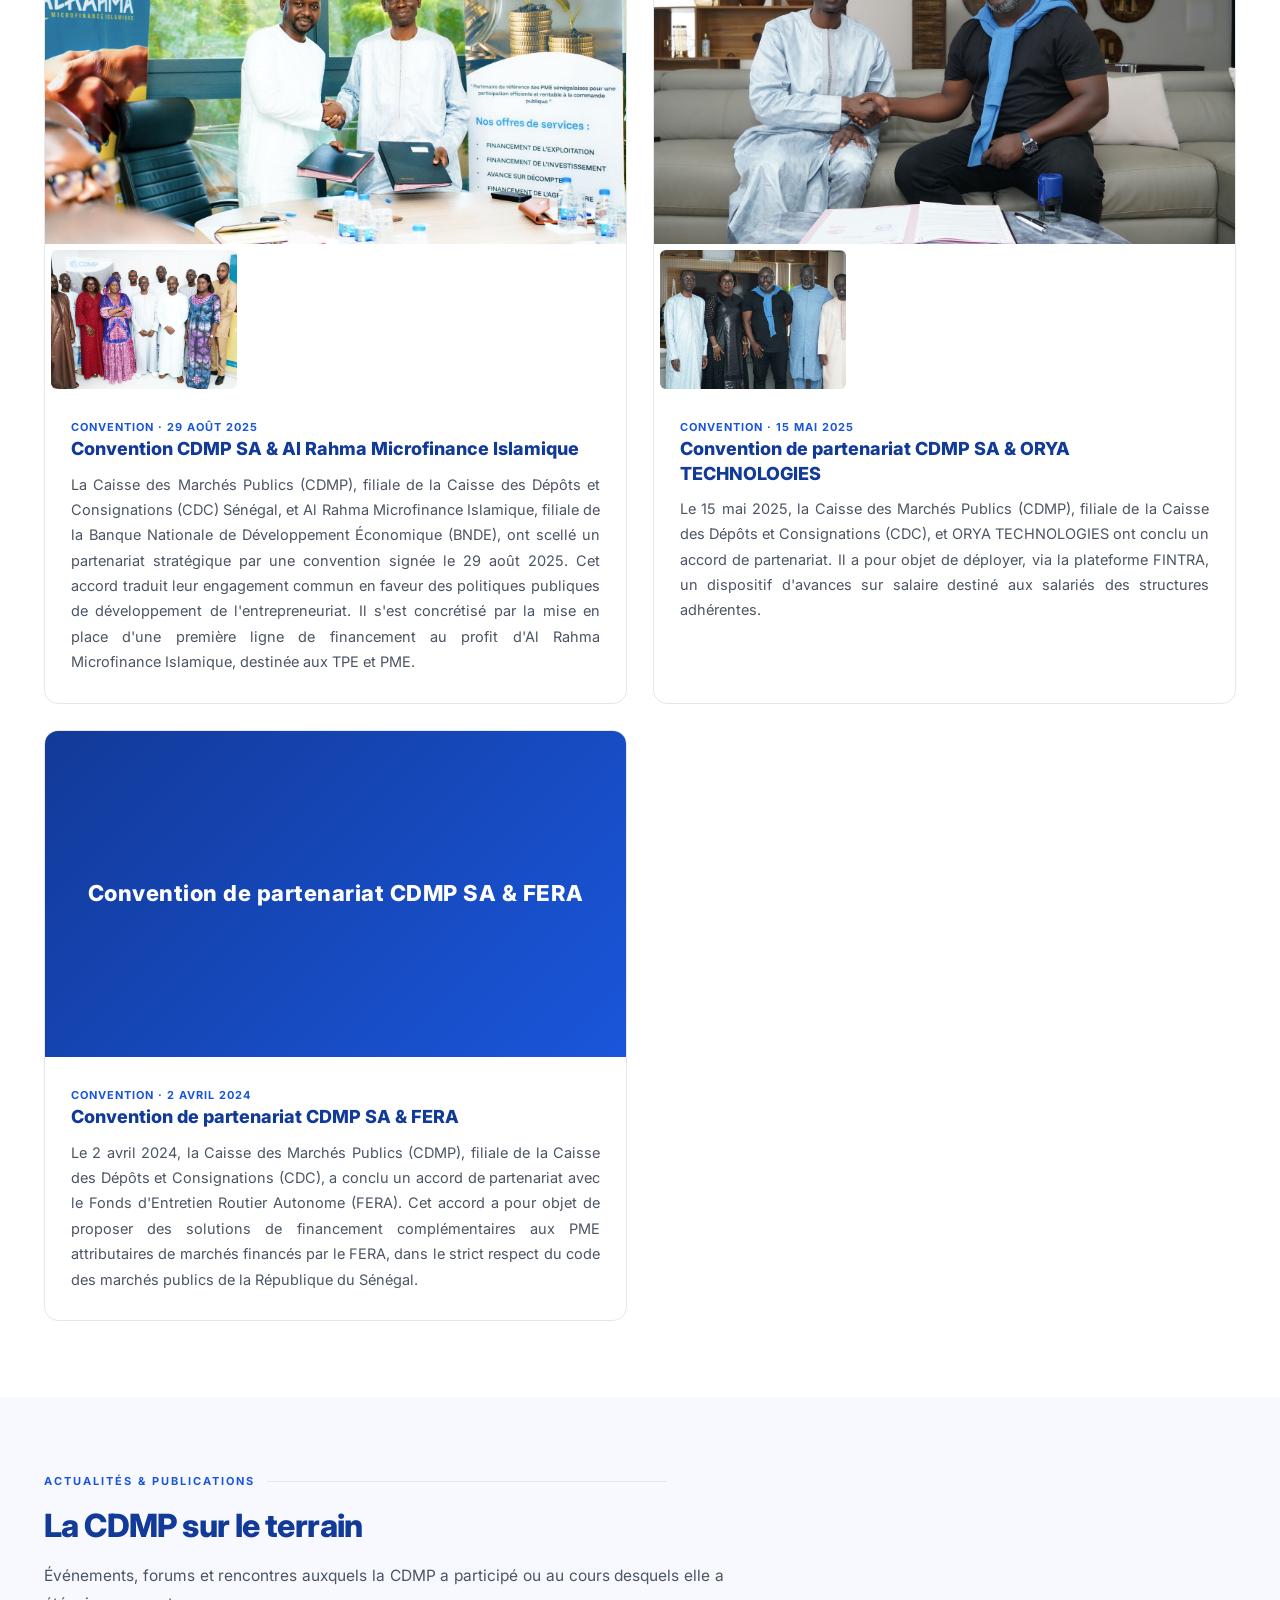
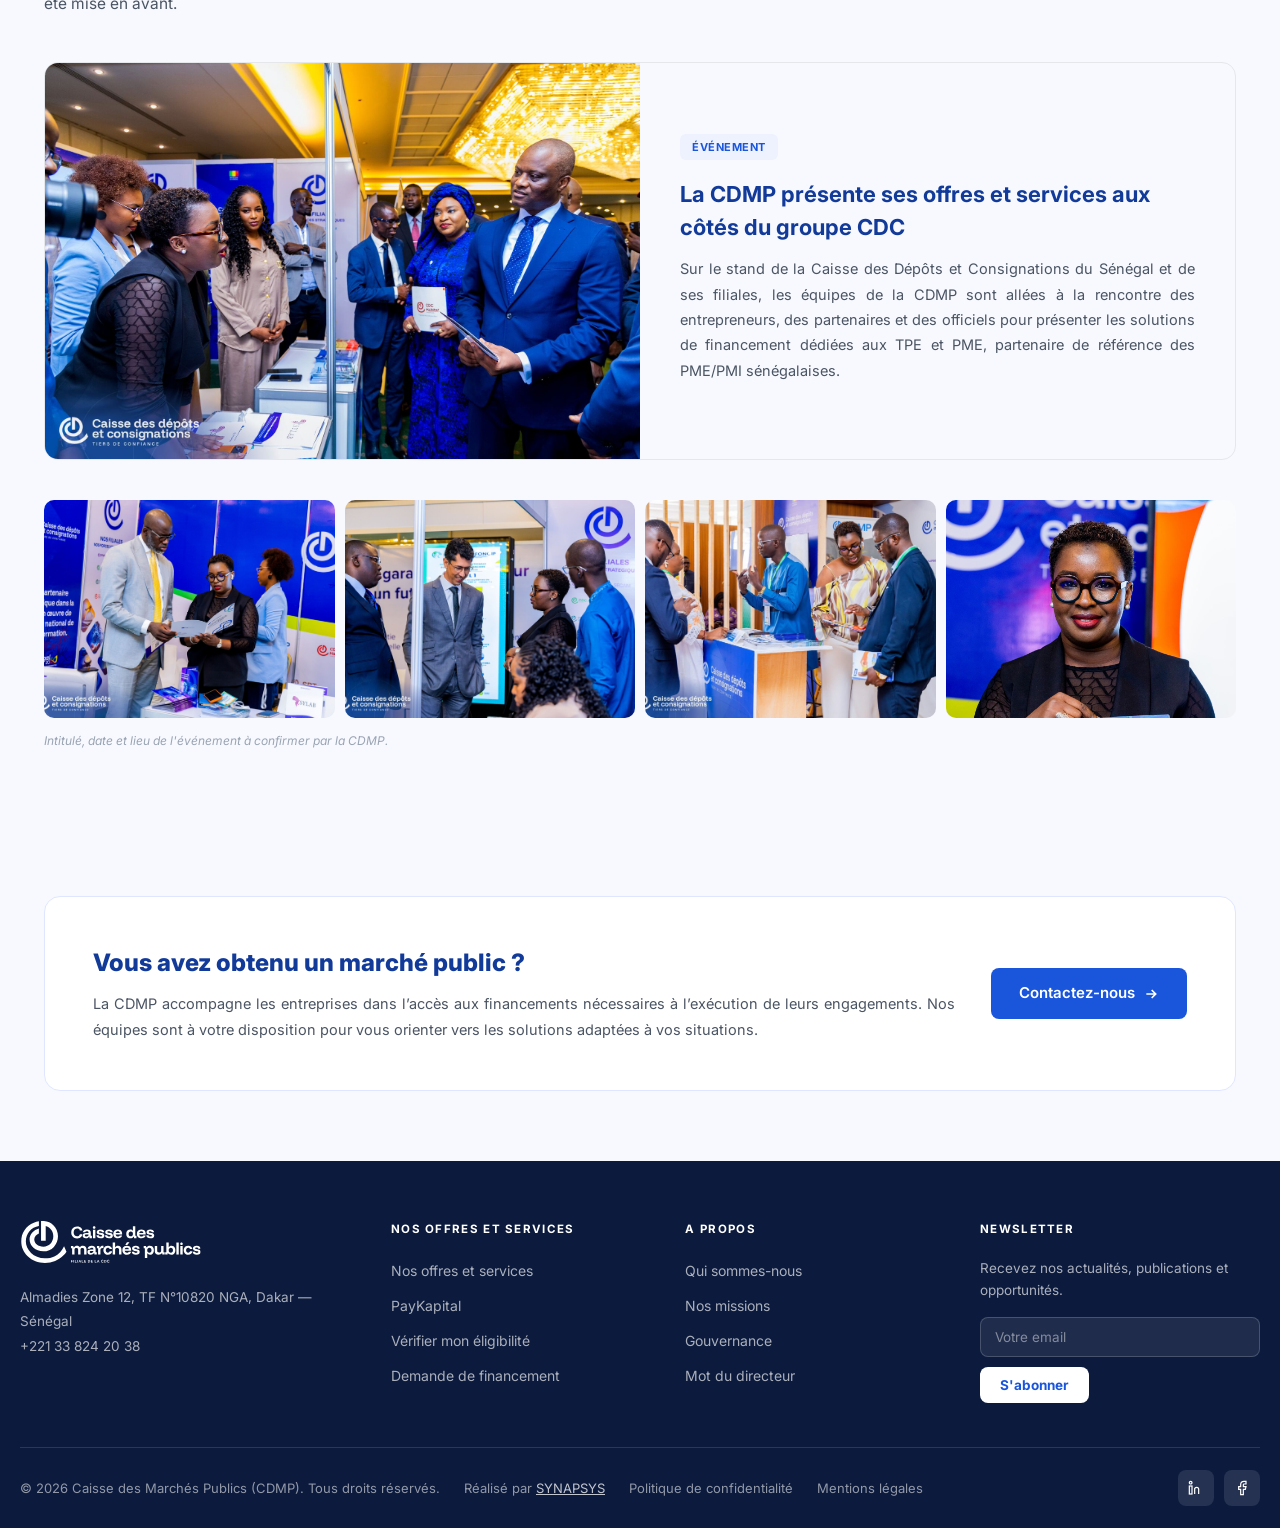
==== commit 70194ff7: "Pied de page : « Réalisé par SYNAPSYS » à la place de SenMarketing Digital Co-Authored-By: Claude Op" ====
--- a/actualites.html
+++ b/actualites.html
@@ -160,7 +160,7 @@
 <div class="wrap footer-bottom">
 <div class="footer-bottom-left">
 <span>© 2026 Caisse des Marchés Publics (CDMP). Tous droits réservés.</span>
-<span class="footer-credit">Réalisé par <a href="https://senmarketing.net/" target="_blank" rel="noopener">SenMarketing Digital</a></span>
+<span class="footer-credit">Réalisé par <a href="https://synapsys.sn/" target="_blank" rel="noopener">SYNAPSYS</a></span>
 <div class="links"><a href="#">Politique de confidentialité</a><a href="#">Mentions légales</a></div>
 </div>
 <div class="social-row social-row-footer">
